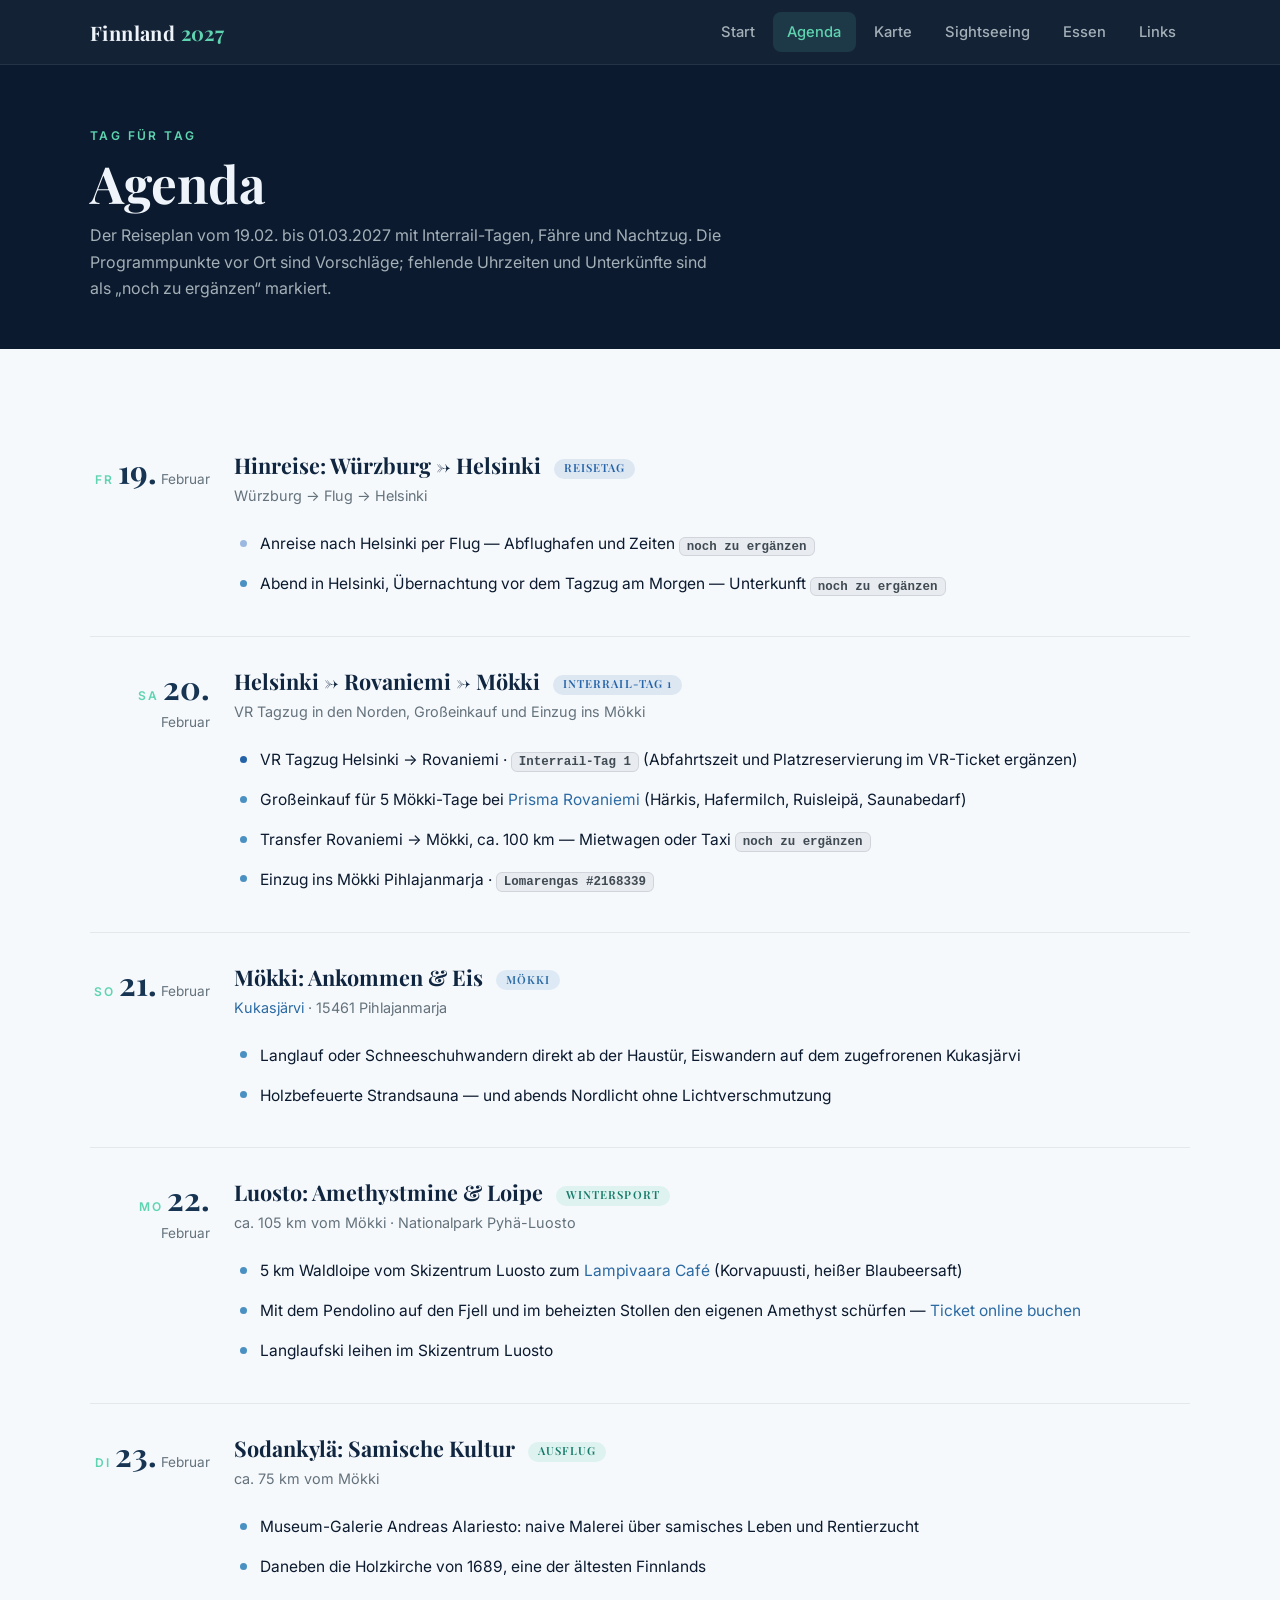
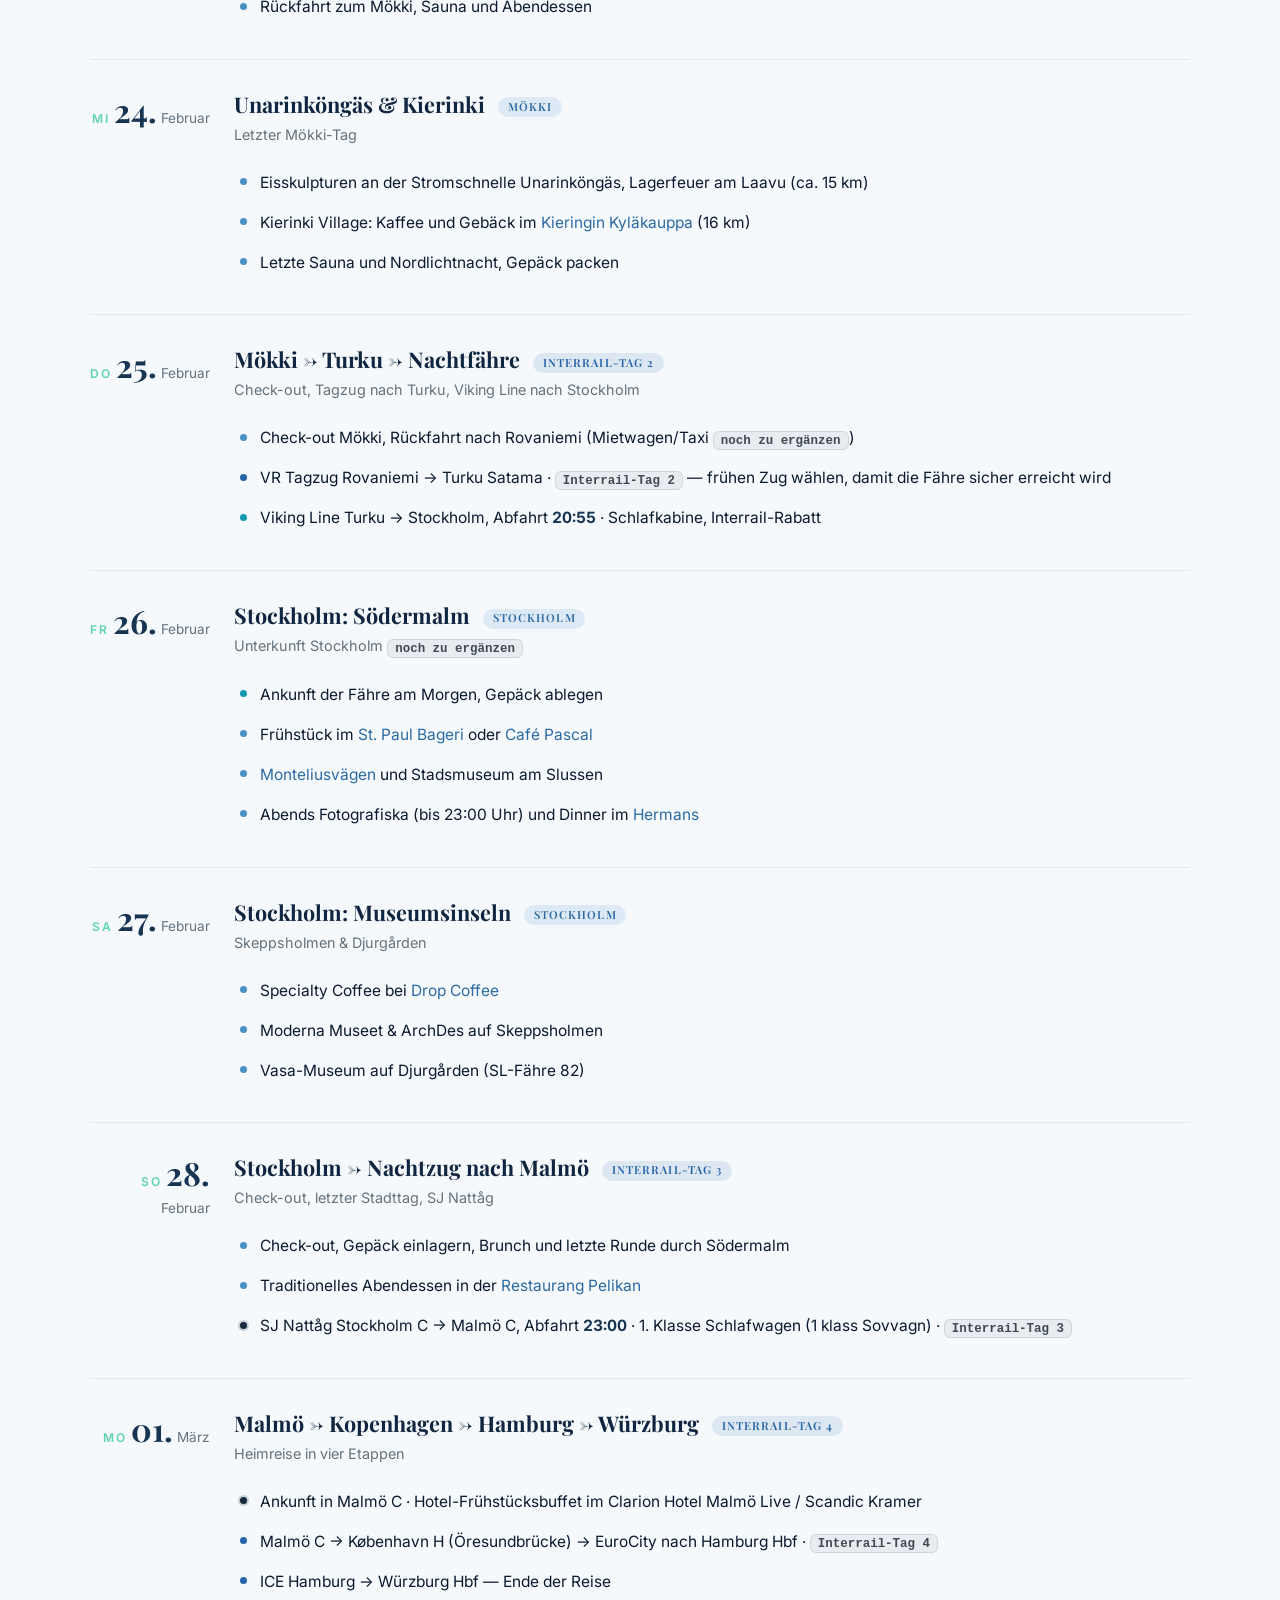
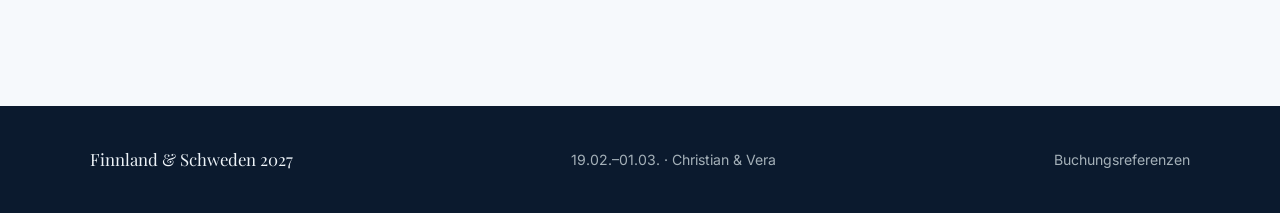
==== agenda.html @ 46f27943 "Finnland & Schweden 2027: Reise-Website nach dem Vorbild von scotland-travel Co-Authored-By: Claude " ====
<!DOCTYPE html>
<html lang="de">
<head>
  <meta charset="UTF-8">
  <meta name="viewport" content="width=device-width, initial-scale=1.0">
  <title>Agenda · Finnland 2027</title>
  <meta name="description" content="Tagesweiser Reiseplan Finnland & Schweden 19.02.–01.03.2027.">
  <link rel="preconnect" href="https://fonts.googleapis.com">
  <link rel="preconnect" href="https://fonts.gstatic.com" crossorigin>
  <link href="https://fonts.googleapis.com/css2?family=Playfair+Display:ital,wght@0,600;0,700;1,600&family=Inter:wght@400;500;600;700&display=swap" rel="stylesheet">
  <link rel="stylesheet" href="css/style.css">
  <link rel="manifest" href="manifest.webmanifest">
  <meta name="theme-color" content="#0b1a2e">
  <meta name="mobile-web-app-capable" content="yes">
  <meta name="apple-mobile-web-app-capable" content="yes">
  <meta name="apple-mobile-web-app-status-bar-style" content="black-translucent">
  <meta name="apple-mobile-web-app-title" content="Finnland 27">
  <link rel="apple-touch-icon" href="icons/apple-touch-icon.png">
  <link rel="icon" href="icons/icon-192.png" type="image/png">
</head>
<body>

  <nav class="site-nav">
    <div class="container nav-inner">
      <a class="nav-brand" href="index.html">Finnland <span class="frost">2027</span></a>
      <button class="nav-toggle" aria-label="Menü öffnen" aria-expanded="false">
        <span></span><span></span><span></span>
      </button>
      <ul class="nav-links">
        <li><a href="index.html">Start</a></li>
        <li><a href="agenda.html" class="active">Agenda</a></li>
        <li><a href="map.html">Karte</a></li>
        <li><a href="sightseeing.html">Sightseeing</a></li>
        <li><a href="essen.html">Essen</a></li>
        <li><a href="links.html">Links</a></li>
      </ul>
    </div>
  </nav>

  <header class="page-header">
    <div class="container">
      <span class="kicker">Tag für Tag</span>
      <h1>Agenda</h1>
      <p>Der Reiseplan vom 19.02. bis 01.03.2027 mit Interrail-Tagen, Fähre und Nachtzug. Die Programmpunkte vor Ort sind Vorschläge; fehlende Uhrzeiten und Unterkünfte sind als „noch zu ergänzen“ markiert.</p>
    </div>
  </header>

  <main class="section">
    <div class="container timeline">

      <article class="day" id="tag1">
        <div class="day-date">
          <span class="dow">Fr</span>
          <span class="dom">19.</span>
          <span class="mon">Februar</span>
        </div>
        <div class="day-body">
          <h3>Hinreise: Würzburg → Helsinki <span class="day-badge badge-travel">Reisetag</span></h3>
          <p class="day-sub">Würzburg → Flug → Helsinki</p>
          <ul class="day-items">
            <li class="flight-item">Anreise nach Helsinki per Flug — Abflughafen und Zeiten <span class="ref">noch zu ergänzen</span></li>
            <li>Abend in Helsinki, Übernachtung vor dem Tagzug am Morgen — Unterkunft <span class="ref">noch zu ergänzen</span></li>
          </ul>
        </div>
      </article>

      <article class="day" id="tag2">
        <div class="day-date">
          <span class="dow">Sa</span>
          <span class="dom">20.</span>
          <span class="mon">Februar</span>
        </div>
        <div class="day-body">
          <h3>Helsinki → Rovaniemi → Mökki <span class="day-badge badge-travel">Interrail-Tag 1</span></h3>
          <p class="day-sub">VR Tagzug in den Norden, Großeinkauf und Einzug ins Mökki</p>
          <ul class="day-items">
            <li class="transit">VR Tagzug Helsinki → Rovaniemi · <span class="ref">Interrail-Tag 1</span> (Abfahrtszeit und Platzreservierung im VR-Ticket ergänzen)</li>
            <li>Großeinkauf für 5 Mökki-Tage bei <a href="essen.html#prisma-rovaniemi">Prisma Rovaniemi</a> (Härkis, Hafermilch, Ruisleipä, Saunabedarf)</li>
            <li>Transfer Rovaniemi → Mökki, ca. 100&nbsp;km — Mietwagen oder Taxi <span class="ref">noch zu ergänzen</span></li>
            <li class="hike">Einzug ins Mökki Pihlajanmarja · <span class="ref">Lomarengas #2168339</span></li>
          </ul>
        </div>
      </article>

      <article class="day" id="tag3">
        <div class="day-date">
          <span class="dow">So</span>
          <span class="dom">21.</span>
          <span class="mon">Februar</span>
        </div>
        <div class="day-body">
          <h3>Mökki: Ankommen &amp; Eis <span class="day-badge badge-stay">Mökki</span></h3>
          <p class="day-sub"><a href="sightseeing.html#lappland">Kukasjärvi</a> · 15461 Pihlajanmarja</p>
          <ul class="day-items">
            <li class="hike">Langlauf oder Schneeschuhwandern direkt ab der Haustür, Eiswandern auf dem zugefrorenen Kukasjärvi</li>
            <li>Holzbefeuerte Strandsauna — und abends Nordlicht ohne Lichtverschmutzung</li>
          </ul>
        </div>
      </article>

      <article class="day" id="tag4">
        <div class="day-date">
          <span class="dow">Mo</span>
          <span class="dom">22.</span>
          <span class="mon">Februar</span>
        </div>
        <div class="day-body">
          <h3>Luosto: Amethystmine &amp; Loipe <span class="day-badge badge-sport">Winter­sport</span></h3>
          <p class="day-sub">ca. 105&nbsp;km vom Mökki · Nationalpark Pyhä-Luosto</p>
          <ul class="day-items">
            <li class="hike">5&nbsp;km Waldloipe vom Skizentrum Luosto zum <a href="essen.html#lampivaara-cafe">Lampivaara Café</a> (Korvapuusti, heißer Blaubeersaft)</li>
            <li>Mit dem Pendolino auf den Fjell und im beheizten Stollen den eigenen Amethyst schürfen — <a href="links.html">Ticket online buchen</a></li>
            <li>Langlaufski leihen im Skizentrum Luosto</li>
          </ul>
        </div>
      </article>

      <article class="day" id="tag5">
        <div class="day-date">
          <span class="dow">Di</span>
          <span class="dom">23.</span>
          <span class="mon">Februar</span>
        </div>
        <div class="day-body">
          <h3>Sodankylä: Samische Kultur <span class="day-badge badge-sport">Ausflug</span></h3>
          <p class="day-sub">ca. 75&nbsp;km vom Mökki</p>
          <ul class="day-items">
            <li>Museum-Galerie Andreas Alariesto: naive Malerei über samisches Leben und Rentierzucht</li>
            <li>Daneben die Holzkirche von 1689, eine der ältesten Finnlands</li>
            <li>Rückfahrt zum Mökki, Sauna und Abendessen</li>
          </ul>
        </div>
      </article>

      <article class="day" id="tag6">
        <div class="day-date">
          <span class="dow">Mi</span>
          <span class="dom">24.</span>
          <span class="mon">Februar</span>
        </div>
        <div class="day-body">
          <h3>Unarinköngäs &amp; Kierinki <span class="day-badge badge-stay">Mökki</span></h3>
          <p class="day-sub">Letzter Mökki-Tag</p>
          <ul class="day-items">
            <li class="hike">Eisskulpturen an der Stromschnelle Unarinköngäs, Lagerfeuer am Laavu (ca. 15&nbsp;km)</li>
            <li>Kierinki Village: Kaffee und Gebäck im <a href="essen.html#kieringin-kauppa">Kieringin Kyläkauppa</a> (16&nbsp;km)</li>
            <li>Letzte Sauna und Nordlichtnacht, Gepäck packen</li>
          </ul>
        </div>
      </article>

      <article class="day" id="tag7">
        <div class="day-date">
          <span class="dow">Do</span>
          <span class="dom">25.</span>
          <span class="mon">Februar</span>
        </div>
        <div class="day-body">
          <h3>Mökki → Turku → Nachtfähre <span class="day-badge badge-travel">Interrail-Tag 2</span></h3>
          <p class="day-sub">Check-out, Tagzug nach Turku, Viking Line nach Stockholm</p>
          <ul class="day-items">
            <li>Check-out Mökki, Rückfahrt nach Rovaniemi (Mietwagen/Taxi <span class="ref">noch zu ergänzen</span>)</li>
            <li class="transit">VR Tagzug Rovaniemi → Turku Satama · <span class="ref">Interrail-Tag 2</span> — frühen Zug wählen, damit die Fähre sicher erreicht wird</li>
            <li class="ferry-item">Viking Line Turku → Stockholm, Abfahrt <span class="time">20:55</span> · Schlafkabine, Interrail-Rabatt</li>
          </ul>
        </div>
      </article>

      <article class="day" id="tag8">
        <div class="day-date">
          <span class="dow">Fr</span>
          <span class="dom">26.</span>
          <span class="mon">Februar</span>
        </div>
        <div class="day-body">
          <h3>Stockholm: Södermalm <span class="day-badge badge-stay">Stockholm</span></h3>
          <p class="day-sub">Unterkunft Stockholm <span class="ref">noch zu ergänzen</span></p>
          <ul class="day-items">
            <li class="ferry-item">Ankunft der Fähre am Morgen, Gepäck ablegen</li>
            <li>Frühstück im <a href="essen.html#st-paul-bageri">St. Paul Bageri</a> oder <a href="essen.html#cafe-pascal">Café Pascal</a></li>
            <li><a href="sightseeing.html#stockholm">Monteliusvägen</a> und Stadsmuseum am Slussen</li>
            <li>Abends Fotografiska (bis 23:00 Uhr) und Dinner im <a href="essen.html#hermans-vegetariskt">Hermans</a></li>
          </ul>
        </div>
      </article>

      <article class="day" id="tag9">
        <div class="day-date">
          <span class="dow">Sa</span>
          <span class="dom">27.</span>
          <span class="mon">Februar</span>
        </div>
        <div class="day-body">
          <h3>Stockholm: Museumsinseln <span class="day-badge badge-stay">Stockholm</span></h3>
          <p class="day-sub">Skeppsholmen &amp; Djurgården</p>
          <ul class="day-items">
            <li>Specialty Coffee bei <a href="essen.html#drop-coffee">Drop Coffee</a></li>
            <li>Moderna Museet &amp; ArchDes auf Skeppsholmen</li>
            <li>Vasa-Museum auf Djurgården (SL-Fähre 82)</li>
          </ul>
        </div>
      </article>

      <article class="day" id="tag10">
        <div class="day-date">
          <span class="dow">So</span>
          <span class="dom">28.</span>
          <span class="mon">Februar</span>
        </div>
        <div class="day-body">
          <h3>Stockholm → Nachtzug nach Malmö <span class="day-badge badge-travel">Interrail-Tag 3</span></h3>
          <p class="day-sub">Check-out, letzter Stadttag, SJ Nattåg</p>
          <ul class="day-items">
            <li>Check-out, Gepäck einlagern, Brunch und letzte Runde durch Södermalm</li>
            <li>Traditionelles Abendessen in der <a href="essen.html#pelikan">Restaurang Pelikan</a></li>
            <li class="sleeper-item">SJ Nattåg Stockholm C → Malmö C, Abfahrt <span class="time">23:00</span> · 1.&nbsp;Klasse Schlafwagen (1 klass Sovvagn) · <span class="ref">Interrail-Tag 3</span></li>
          </ul>
        </div>
      </article>

      <article class="day" id="tag11">
        <div class="day-date">
          <span class="dow">Mo</span>
          <span class="dom">01.</span>
          <span class="mon">März</span>
        </div>
        <div class="day-body">
          <h3>Malmö → Kopenhagen → Hamburg → Würzburg <span class="day-badge badge-travel">Interrail-Tag 4</span></h3>
          <p class="day-sub">Heimreise in vier Etappen</p>
          <ul class="day-items">
            <li class="sleeper-item">Ankunft in Malmö C · Hotel-Frühstücksbuffet im Clarion Hotel Malmö Live / Scandic Kramer</li>
            <li class="transit">Malmö C → København H (Öresundbrücke) → EuroCity nach Hamburg Hbf · <span class="ref">Interrail-Tag 4</span></li>
            <li class="transit">ICE Hamburg → Würzburg Hbf — Ende der Reise</li>
          </ul>
        </div>
      </article>

    </div>
  </main>

  <footer class="site-footer">
    <div class="container footer-inner">
      <span class="footer-brand">Finnland &amp; Schweden 2027</span>
      <span>19.02.–01.03. · Christian &amp; Vera</span>
      <a href="links.html">Buchungsreferenzen</a>
    </div>
  </footer>

  <script src="js/main.js"></script>
</body>
</html>
---- css/style.css ----
/* ===================================================================
   Finnland & Schweden 2027 — Travel Site
   Palette: Nachtblau / Eis / Schnee / Polarlicht-Grün
   =================================================================== */

:root {
  --night-950: #0b1a2e;
  --night-900: #10253f;
  --night-800: #173553;
  --night-700: #1f4a73;
  --night-600: #2b6aa3;
  --night-500: #4a90c2;
  --slate-700: #3f4a52;
  --slate-500: #64727c;
  --slate-300: #a4b0b8;
  --cream: #eef4f9;
  --cream-dim: #dce7f0;
  --paper: #f6f9fc;
  --aurora: #5fd4b0;
  --aurora-soft: #8be3c9;
  --frost-c: #9db8e0;
  --rail-blue: #2563a8;
  --sleeper: #16283c;
  --ferry: #0e9bb0;
  --excursion: #4a90c2;

  --font-display: "Playfair Display", Georgia, serif;
  --font-body: "Inter", -apple-system, BlinkMacSystemFont, "Segoe UI", sans-serif;

  --nav-h: 64px;
  --radius: 12px;
  --shadow: 0 4px 20px rgba(11, 26, 46, 0.10);
  --shadow-lg: 0 12px 40px rgba(11, 26, 46, 0.18);
}

* { margin: 0; padding: 0; box-sizing: border-box; }

html { scroll-behavior: smooth; }

body {
  font-family: var(--font-body);
  font-size: 16px;
  line-height: 1.65;
  color: var(--night-950);
  background: var(--paper);
  -webkit-font-smoothing: antialiased;
}

h1, h2, h3, .display {
  font-family: var(--font-display);
  font-weight: 700;
  line-height: 1.15;
  color: var(--night-900);
}

a { color: var(--night-600); text-decoration: none; }
a:hover { text-decoration: underline; }

img { max-width: 100%; display: block; }

.container {
  width: min(1100px, 100% - 2.5rem);
  margin-inline: auto;
}

/* ============ Navigation ============ */

.site-nav {
  position: sticky;
  top: 0;
  z-index: 1000;
  background: rgba(11, 26, 46, 0.96);
  backdrop-filter: blur(8px);
  border-bottom: 1px solid rgba(238, 244, 249, 0.08);
}

.nav-inner {
  display: flex;
  align-items: center;
  justify-content: space-between;
  height: var(--nav-h);
}

.nav-brand {
  font-family: var(--font-display);
  font-size: 1.25rem;
  font-weight: 700;
  color: var(--cream);
  letter-spacing: 0.02em;
}
.nav-brand:hover { text-decoration: none; color: var(--aurora); }
.nav-brand .frost { color: var(--aurora); }

.nav-toggle {
  display: none;
  background: none;
  border: none;
  cursor: pointer;
  padding: 0.5rem;
}
.nav-toggle span {
  display: block;
  width: 24px;
  height: 2px;
  background: var(--cream);
  margin: 5px 0;
  transition: transform 0.25s, opacity 0.25s;
}
.nav-toggle[aria-expanded="true"] span:nth-child(1) { transform: translateY(7px) rotate(45deg); }
.nav-toggle[aria-expanded="true"] span:nth-child(2) { opacity: 0; }
.nav-toggle[aria-expanded="true"] span:nth-child(3) { transform: translateY(-7px) rotate(-45deg); }

.nav-links {
  display: flex;
  gap: 0.25rem;
  list-style: none;
}
.nav-links a {
  display: block;
  padding: 0.5rem 0.9rem;
  color: var(--slate-300);
  font-size: 0.92rem;
  font-weight: 500;
  border-radius: 8px;
  transition: color 0.2s, background 0.2s;
}
.nav-links a:hover {
  color: var(--cream);
  background: rgba(238, 244, 249, 0.07);
  text-decoration: none;
}
.nav-links a.active {
  color: var(--aurora);
  background: rgba(95, 212, 176, 0.12);
}

@media (max-width: 720px) {
  .nav-toggle { display: block; }
  .nav-links {
    display: none;
    position: absolute;
    top: var(--nav-h);
    left: 0;
    right: 0;
    flex-direction: column;
    background: var(--night-950);
    padding: 0.75rem 1.25rem 1.25rem;
    border-bottom: 1px solid rgba(238, 244, 249, 0.08);
    box-shadow: var(--shadow-lg);
  }
  .nav-links.open { display: flex; }
  .nav-links a { padding: 0.8rem 1rem; font-size: 1rem; }
}

/* ============ Hero (Startseite) ============ */

.hero {
  position: relative;
  min-height: calc(88vh - var(--nav-h));
  display: flex;
  align-items: center;
  color: var(--cream);
  background:
    linear-gradient(160deg, rgba(11, 26, 46, 0.88) 0%, rgba(23, 53, 83, 0.72) 55%, rgba(11, 26, 46, 0.92) 100%),
    radial-gradient(ellipse at 70% 20%, rgba(157, 184, 224, 0.30), transparent 55%),
    radial-gradient(ellipse at 20% 85%, rgba(95, 212, 176, 0.18), transparent 50%),
    var(--night-900);
  overflow: hidden;
  padding: 4rem 0;
}

.hero::after {
  /* stilisierte Fjell-Silhouette */
  content: "";
  position: absolute;
  inset-inline: 0;
  bottom: -2px;
  height: 180px;
  background: var(--night-950);
  clip-path: polygon(0 78%, 8% 62%, 16% 74%, 26% 48%, 36% 68%, 47% 40%, 58% 66%, 68% 50%, 78% 70%, 88% 55%, 100% 72%, 100% 100%, 0 100%);
  opacity: 0.85;
  pointer-events: none;
}

.hero-inner { position: relative; z-index: 1; }

.hero .kicker {
  display: inline-block;
  font-size: 0.8rem;
  font-weight: 600;
  letter-spacing: 0.22em;
  text-transform: uppercase;
  color: var(--aurora);
  margin-bottom: 1rem;
}

.hero h1 {
  font-size: clamp(2.6rem, 7vw, 4.8rem);
  color: var(--cream);
  margin-bottom: 1.25rem;
}
.hero h1 em { color: var(--aurora); font-style: italic; }

.hero .sub {
  font-size: clamp(1rem, 2.2vw, 1.25rem);
  color: var(--cream-dim);
  max-width: 34rem;
  margin-bottom: 2.25rem;
}

.hero-cta { display: flex; flex-wrap: wrap; gap: 0.85rem; }

.btn {
  display: inline-block;
  padding: 0.8rem 1.6rem;
  border-radius: 999px;
  font-weight: 600;
  font-size: 0.95rem;
  transition: transform 0.15s, box-shadow 0.15s, background 0.2s;
}
.btn:hover { text-decoration: none; transform: translateY(-2px); }
.btn-aurora { background: var(--aurora); color: var(--night-950); }
.btn-aurora:hover { box-shadow: 0 8px 24px rgba(95, 212, 176, 0.35); }
.btn-ghost {
  color: var(--cream);
  border: 1px solid rgba(238, 244, 249, 0.35);
}
.btn-ghost:hover { background: rgba(238, 244, 249, 0.1); }

/* ============ Countdown ============ */

.countdown {
  display: flex;
  flex-wrap: wrap;
  gap: 0.75rem;
  margin-top: 3rem;
}
.countdown .unit {
  min-width: 84px;
  padding: 0.9rem 1rem;
  text-align: center;
  background: rgba(238, 244, 249, 0.07);
  border: 1px solid rgba(238, 244, 249, 0.12);
  border-radius: var(--radius);
  backdrop-filter: blur(4px);
}
.countdown .num {
  font-family: var(--font-display);
  font-size: 2rem;
  font-weight: 700;
  color: var(--cream);
  font-variant-numeric: tabular-nums;
}
.countdown .lbl {
  font-size: 0.7rem;
  text-transform: uppercase;
  letter-spacing: 0.14em;
  color: var(--slate-300);
}

/* ============ Sections ============ */

.section { padding: 4.5rem 0; }
.section.tight { padding: 3rem 0; }
.section-dark { background: var(--night-950); color: var(--cream-dim); }
.section-dark h2 { color: var(--cream); }
.section-cream { background: var(--cream); }

.section-head { margin-bottom: 2.5rem; max-width: 44rem; }
.section-head .kicker {
  font-size: 0.75rem;
  font-weight: 600;
  letter-spacing: 0.2em;
  text-transform: uppercase;
  color: var(--aurora);
}
.section-head h2 { font-size: clamp(1.8rem, 4vw, 2.6rem); margin: 0.4rem 0 0.75rem; }
.section-head p { color: var(--slate-500); }
.section-dark .section-head p { color: var(--slate-300); }

.page-header {
  background: var(--night-950);
  color: var(--cream);
  padding: 3.5rem 0 3rem;
}
.page-header .kicker {
  font-size: 0.75rem;
  font-weight: 600;
  letter-spacing: 0.2em;
  text-transform: uppercase;
  color: var(--aurora);
}
.page-header h1 {
  color: var(--cream);
  font-size: clamp(2rem, 5vw, 3.2rem);
  margin: 0.4rem 0 0.6rem;
}
.page-header p { color: var(--slate-300); max-width: 40rem; }

/* ============ Cards / Grid ============ */

.grid {
  display: grid;
  gap: 1.5rem;
  grid-template-columns: repeat(auto-fit, minmax(min(240px, 100%), 1fr));
}

.card {
  background: #fff;
  border: 1px solid rgba(11, 26, 46, 0.08);
  border-radius: var(--radius);
  padding: 1.6rem;
  box-shadow: var(--shadow);
  transition: transform 0.2s, box-shadow 0.2s;
}
.card:hover { transform: translateY(-3px); box-shadow: var(--shadow-lg); }
.card h3 { font-size: 1.25rem; margin-bottom: 0.5rem; }
.card p { color: var(--slate-500); font-size: 0.95rem; }
.card .tag {
  display: inline-block;
  font-size: 0.7rem;
  font-weight: 600;
  letter-spacing: 0.12em;
  text-transform: uppercase;
  color: var(--night-600);
  background: rgba(74, 144, 194, 0.12);
  padding: 0.25rem 0.65rem;
  border-radius: 999px;
  margin-bottom: 0.8rem;
}
.card .card-link {
  display: inline-block;
  margin-top: 0.9rem;
  font-weight: 600;
  font-size: 0.9rem;
}

/* ============ Wetterkarte (Startseite) ============ */

.weather-card {
  background: #fff;
  border: 1px solid rgba(11, 26, 46, 0.08);
  border-radius: var(--radius);
  padding: 1.5rem 1.75rem;
  box-shadow: var(--shadow);
  max-width: 34rem;
}

.weather-head { display: flex; flex-wrap: wrap; align-items: baseline; gap: 0.3rem 0.7rem; }
.weather-place { font-family: var(--font-display); font-size: 1.35rem; font-weight: 700; color: var(--night-900); }
.weather-note { font-size: 0.85rem; color: var(--slate-500); }

.weather-now {
  display: flex;
  align-items: center;
  flex-wrap: wrap;
  gap: 0.2rem 0.9rem;
  margin: 0.9rem 0 0.2rem;
}
.weather-icon { font-size: 2.6rem; line-height: 1; }
.weather-temp {
  font-family: var(--font-display);
  font-size: 2.6rem;
  font-weight: 700;
  color: var(--night-900);
  font-variant-numeric: tabular-nums;
}
.weather-desc { font-size: 1rem; color: var(--slate-700); }

.weather-detail {
  display: grid;
  grid-template-columns: auto auto;
  gap: 0.3rem 1.2rem;
  justify-content: start;
  margin-top: 1rem;
  padding-top: 0.9rem;
  border-top: 1px solid rgba(11, 26, 46, 0.08);
  font-size: 0.9rem;
}
.weather-detail dt { color: var(--slate-500); }
.weather-detail dd { margin: 0; font-weight: 600; color: var(--night-800); font-variant-numeric: tabular-nums; }

.weather-stamp { margin-top: 0.8rem; font-size: 0.78rem; color: var(--slate-500); }

/* Mini-Karte in der Wetterkarte */
.weather-map {
  height: 220px;
  margin-top: 1.1rem;
  border-radius: 10px;
  border: 1px solid rgba(11, 26, 46, 0.12);
  overflow: hidden;
  z-index: 0;                 /* unter der Sticky-Navigation bleiben */
}
.weather-map[hidden] { display: none; }
.weather-map .leaflet-control-attribution { font-size: 0.65rem; }

.weather-maplink {
  display: inline-block;
  margin-top: 0.8rem;
  font-size: 0.87rem;
  font-weight: 600;
}
.weather-loading, .weather-fail { color: var(--slate-500); font-size: 0.95rem; }
.weather-geo-error { margin-top: 0.6rem; font-size: 0.85rem; color: #9a3412; }

.weather-switch {
  display: flex;
  flex-wrap: wrap;
  gap: 0.4rem;
  margin-top: 1.1rem;
  padding-top: 1rem;
  border-top: 1px solid rgba(11, 26, 46, 0.08);
}
.weather-switch button {
  font: inherit;
  font-size: 0.82rem;
  font-weight: 600;
  color: var(--slate-700);
  background: var(--paper);
  border: 1px solid rgba(11, 26, 46, 0.12);
  border-radius: 999px;
  padding: 0.35rem 0.85rem;
  cursor: pointer;
  transition: background 0.15s, border-color 0.15s, color 0.15s;
}
.weather-switch button:hover { border-color: var(--night-500); color: var(--night-800); }
.weather-switch button.active {
  color: var(--cream);
  background: var(--night-700);
  border-color: var(--night-700);
}
.weather-switch button:disabled { opacity: 0.6; cursor: default; }
.weather-switch button:focus-visible { outline: 3px solid var(--aurora); outline-offset: 2px; }

/* Standort-Knopf auf der Karte */
.locate-control a {
  font-size: 1.15rem;
  line-height: 30px;
  text-align: center;
  color: var(--night-800);
}
.locate-control a.busy { opacity: 0.45; }

/* ============ Essen: Lokal-Karten ============ */

.food-badges {
  display: flex;
  flex-wrap: wrap;
  gap: 0.4rem;
  margin-bottom: 0.7rem;
}
.badge-meal,
.badge-veg {
  display: inline-block;
  font-size: 0.68rem;
  font-weight: 600;
  letter-spacing: 0.1em;
  text-transform: uppercase;
  padding: 0.25rem 0.6rem;
  border-radius: 999px;
}
.badge-meal { color: var(--slate-700); background: rgba(11, 26, 46, 0.07); }
/* rein vegetarisch/vegan hervorheben, gemischte Küche dezenter */
.badge-veg { color: var(--night-600); background: rgba(74, 144, 194, 0.14); }
.badge-veg.partial { color: #177a6a; background: rgba(95, 212, 176, 0.16); }

.food-card { display: flex; flex-direction: column; }

.veg-note {
  margin-top: 0.6rem;
  padding-left: 0.8rem;
  border-left: 2px solid rgba(74, 144, 194, 0.35);
  font-size: 0.88rem;
  color: var(--night-700);
}

.food-tie {
  margin-top: 0.7rem;
  font-size: 0.83rem;
  color: var(--slate-500);
}
.food-tie::before { content: "↳ "; }

.food-links {
  display: flex;
  flex-wrap: wrap;
  gap: 0.4rem 1rem;
  margin-top: auto;
  padding-top: 0.9rem;
  border-top: 1px solid rgba(11, 26, 46, 0.08);
  font-size: 0.87rem;
  font-weight: 600;
}
/* Abstand zum Kartentext, wenn der Block nach oben rutscht */
.food-card .food-links { margin-top: auto; }
.food-card > p:last-of-type { margin-bottom: 0.9rem; }

.food-note {
  margin-top: 1.5rem;
  padding: 0.9rem 1.2rem;
  border-left: 4px solid var(--aurora);
  border-radius: 0 8px 8px 0;
  background: rgba(95, 212, 176, 0.1);
  font-size: 0.9rem;
  color: var(--slate-700);
}

/* Nur für Screenreader */
.sr-only {
  position: absolute;
  width: 1px;
  height: 1px;
  padding: 0;
  margin: -1px;
  overflow: hidden;
  clip: rect(0 0 0 0);
  white-space: nowrap;
  border: 0;
}

/* Anklickbare Karten (Sightseeing)
   Der Button traegt einen unsichtbaren Overlay ueber die ganze Karte, damit
   die komplette Flaeche klickbar bleibt — ohne die Ueberschriften-Semantik
   in einen Button zu sperren. */
.card-clickable {
  position: relative;
  display: flex;
  flex-direction: column;
  align-items: flex-start;
}
.card-clickable:focus-within {
  outline: 3px solid var(--aurora);
  outline-offset: 3px;
}
.card-more {
  margin-top: auto;
  padding: 0.9rem 0 0;
  font: inherit;
  font-weight: 600;
  font-size: 0.9rem;
  text-align: left;
  color: var(--night-600);
  background: none;
  border: none;
  cursor: pointer;
}
.card-more::after {
  content: "";
  position: absolute;
  inset: 0;
  border-radius: var(--radius);
}
.card-more:focus-visible { outline: none; }   /* Fokusring liegt auf der Karte */
.card-clickable:hover .card-more { color: var(--night-800); }

/* ============ Detail-Popup (Sightseeing) ============ */

.sight-modal {
  width: min(660px, calc(100% - 2rem));
  max-height: min(88vh, 920px);
  /* Zentrierung: das globale "* { margin: 0 }" des Resets kippt sonst das
     margin:auto, mit dem der Browser modale Dialoge mittig setzt. */
  margin: auto;
  padding: 0;
  border: none;
  border-radius: 16px;
  background: #fff;
  color: var(--night-950);
  box-shadow: var(--shadow-lg);
  overflow: auto;
  overscroll-behavior: contain;
}
.sight-modal::backdrop {
  background: rgba(11, 26, 46, 0.66);
  backdrop-filter: blur(3px);
}
.sight-modal[open] { animation: modal-in 0.22s ease-out; }
@keyframes modal-in {
  from { opacity: 0; transform: translateY(12px) scale(0.98); }
  to   { opacity: 1; transform: none; }
}

.modal-close {
  position: absolute;
  top: 0.85rem;
  right: 0.85rem;
  z-index: 2;
  width: 36px;
  height: 36px;
  display: grid;
  place-items: center;
  font-size: 1.5rem;
  line-height: 1;
  color: var(--night-950);
  background: rgba(255, 255, 255, 0.92);
  border: none;
  border-radius: 50%;
  cursor: pointer;
  box-shadow: 0 2px 8px rgba(11, 26, 46, 0.25);
  transition: background 0.15s;
}
.modal-close:hover { background: #fff; }
.modal-close:focus-visible { outline: 3px solid var(--aurora); outline-offset: 2px; }

.modal-figure {
  height: clamp(150px, 24vw, 220px);
  background-size: cover;
  background-position: center;
  background-color: var(--night-800);
}
.modal-figure.is-placeholder {
  background-image:
    radial-gradient(ellipse at 70% 25%, rgba(143, 123, 184, 0.4), transparent 60%),
    radial-gradient(ellipse at 25% 80%, rgba(95, 212, 176, 0.25), transparent 55%),
    linear-gradient(150deg, var(--night-900), var(--night-700));
  position: relative;
}
.modal-figure.is-placeholder::after {
  content: "";
  position: absolute;
  inset-inline: 0;
  bottom: 0;
  height: 58px;
  background: var(--night-950);
  opacity: 0.75;
  clip-path: polygon(0 70%, 12% 45%, 24% 68%, 38% 34%, 52% 62%, 66% 40%, 80% 66%, 92% 48%, 100% 64%, 100% 100%, 0 100%);
}

.modal-credit {
  margin: 0;
  padding: 0.4rem 1.75rem 0;
  font-size: 0.72rem;
  color: var(--slate-500);
}
.modal-credit:empty { display: none; }
.modal-credit a { color: var(--slate-500); text-decoration: underline; }

.modal-body { padding: 1.25rem 1.75rem 1.9rem; }
.modal-body .tag {
  display: inline-block;
  font-size: 0.7rem;
  font-weight: 600;
  letter-spacing: 0.12em;
  text-transform: uppercase;
  color: var(--night-600);
  background: rgba(74, 144, 194, 0.12);
  padding: 0.25rem 0.65rem;
  border-radius: 999px;
  margin-bottom: 0.7rem;
}
.modal-body .tag[hidden] { display: none; }
.modal-body h2 { font-size: clamp(1.45rem, 4vw, 1.9rem); margin-bottom: 0.75rem; }
.modal-summary { color: var(--slate-700); }

/* Praktische Angaben (Eintritt, Öffnungszeiten, Anfahrt) */
.modal-facts {
  display: grid;
  grid-template-columns: auto 1fr;
  gap: 0.4rem 1.1rem;
  margin-top: 1.4rem;
  padding: 1rem 1.2rem;
  background: var(--cream);
  border-radius: 10px;
  font-size: 0.9rem;
}
.modal-facts[hidden] { display: none; }
.modal-facts dt {
  font-weight: 600;
  color: var(--night-800);
  white-space: nowrap;
}
.modal-facts dd { margin: 0; color: var(--slate-700); }

.modal-note {
  margin-top: 1rem;
  padding: 0.85rem 1.1rem;
  border-left: 4px solid var(--aurora);
  border-radius: 0 8px 8px 0;
  background: rgba(95, 212, 176, 0.1);
  font-size: 0.9rem;
  color: var(--slate-700);
}
.modal-note[hidden] { display: none; }

.modal-links-head {
  font-family: var(--font-body);
  font-size: 0.75rem;
  font-weight: 600;
  letter-spacing: 0.16em;
  text-transform: uppercase;
  color: var(--slate-500);
  margin: 1.75rem 0 0.7rem;
}

/* Programmpunkte vor Ort */
.modal-todos {
  list-style: none;
  display: grid;
  gap: 0.9rem;
}
.modal-todos[hidden] { display: none; }
.modal-todos li {
  padding-left: 0.9rem;
  border-left: 2px solid rgba(74, 144, 194, 0.35);
}
.modal-todos strong {
  display: block;
  color: var(--night-800);
  margin-bottom: 0.15rem;
}
.modal-todos span {
  display: block;
  font-size: 0.9rem;
  color: var(--slate-700);
}

.modal-links { list-style: none; display: grid; gap: 0.5rem; }
.modal-links a {
  display: flex;
  flex-wrap: wrap;
  align-items: baseline;
  gap: 0.15rem 0.7rem;
  padding: 0.7rem 0.95rem;
  border: 1px solid rgba(11, 26, 46, 0.1);
  border-radius: 10px;
  background: var(--paper);
  transition: border-color 0.15s, background 0.15s, transform 0.15s;
}
.modal-links a:hover {
  text-decoration: none;
  border-color: var(--night-500);
  background: #fff;
  transform: translateX(2px);
}
.modal-links a:focus-visible { outline: 3px solid var(--aurora); outline-offset: 2px; }
.modal-links .l-label { font-weight: 600; color: var(--night-800); font-size: 0.94rem; }
.modal-links .l-note { font-size: 0.82rem; color: var(--slate-500); }
.modal-links a::after {
  content: "↗";
  margin-left: auto;
  color: var(--slate-300);
  font-size: 0.9rem;
}

@media (prefers-reduced-motion: reduce) {
  .sight-modal[open] { animation: none; }
  .modal-links a:hover { transform: none; }
  .card:hover, .card-btn:hover { transform: none; }
}

/* Overview strip (Startseite) */
.route-strip {
  display: flex;
  flex-wrap: wrap;
  align-items: center;
  gap: 0.5rem 0.75rem;
  font-family: var(--font-display);
  font-size: clamp(1.05rem, 2.4vw, 1.45rem);
  color: var(--cream);
}
.route-strip .arrow { color: var(--aurora); font-family: var(--font-body); font-size: 0.9em; }

.stat-row {
  display: grid;
  grid-template-columns: repeat(auto-fit, minmax(140px, 1fr));
  gap: 1rem;
  margin-top: 2.5rem;
}
.stat {
  padding: 1.2rem;
  border: 1px solid rgba(238, 244, 249, 0.12);
  border-radius: var(--radius);
  background: rgba(238, 244, 249, 0.05);
}
.stat .num {
  font-family: var(--font-display);
  font-size: 1.9rem;
  color: var(--aurora);
}
.stat .lbl { font-size: 0.8rem; color: var(--slate-300); }

/* ============ Agenda / Timeline ============ */

.timeline { position: relative; padding-left: 0; }

.day {
  position: relative;
  display: grid;
  grid-template-columns: 120px 1fr;
  gap: 1.5rem;
  padding: 2rem 0;
  border-bottom: 1px solid rgba(11, 26, 46, 0.08);
}
.day:last-child { border-bottom: none; }

.day-date { text-align: right; }
.day-date .dow {
  font-size: 0.75rem;
  font-weight: 600;
  letter-spacing: 0.15em;
  text-transform: uppercase;
  color: var(--aurora);
}
.day-date .dom {
  font-family: var(--font-display);
  font-size: 2rem;
  font-weight: 700;
  color: var(--night-800);
  line-height: 1.1;
}
.day-date .mon { font-size: 0.85rem; color: var(--slate-500); }

.day-body h3 { font-size: 1.35rem; margin-bottom: 0.35rem; }
.day-body .day-sub {
  font-size: 0.9rem;
  color: var(--slate-500);
  margin-bottom: 1rem;
}
.day-body .day-sub .ref { white-space: nowrap; }

.day-items { list-style: none; }
.day-items li {
  position: relative;
  padding: 0.45rem 0 0.45rem 1.6rem;
  font-size: 0.97rem;
}
.day-items li::before {
  content: "";
  position: absolute;
  left: 0.35rem;
  top: 0.98rem;
  width: 7px;
  height: 7px;
  border-radius: 50%;
  background: var(--night-500);
}
.day-items li.transit::before { background: var(--rail-blue); }
.day-items li.sleeper-item::before { background: var(--sleeper); box-shadow: 0 0 0 2px rgba(22,40,60,0.2); }
.day-items li.ferry-item::before { background: var(--ferry); }
.day-items li.hike::before { background: var(--excursion); }

.day-items .time {
  font-weight: 700;
  font-variant-numeric: tabular-nums;
  color: var(--night-800);
}
.ref {
  font-size: 0.78rem;
  font-weight: 600;
  font-family: ui-monospace, "SF Mono", Menlo, Consolas, monospace;
  background: rgba(11, 26, 46, 0.06);
  border: 1px solid rgba(11, 26, 46, 0.1);
  color: var(--slate-700);
  padding: 0.1rem 0.45rem;
  border-radius: 6px;
  white-space: nowrap;
}

/* Bestätigte Buchung */
.ref-ok {
  color: var(--night-600);
  background: rgba(74, 144, 194, 0.12);
  border-color: rgba(74, 144, 194, 0.3);
}
.ref-ok::before { content: "✓ "; }

.day-badge {
  display: inline-block;
  font-size: 0.7rem;
  font-weight: 600;
  letter-spacing: 0.1em;
  text-transform: uppercase;
  padding: 0.22rem 0.6rem;
  border-radius: 999px;
  margin-left: 0.5rem;
  vertical-align: middle;
}
.badge-travel { background: rgba(37, 99, 168, 0.12); color: var(--rail-blue); }
.badge-stay { background: rgba(74, 144, 194, 0.14); color: var(--night-600); }
.badge-sport { background: rgba(95, 212, 176, 0.16); color: #177a6a; }

/* Alternativvorschlag innerhalb eines Reisetags */
.day-alt {
  margin-top: 1.4rem;
  padding: 1.1rem 1.3rem;
  border: 1px dashed rgba(11, 26, 46, 0.22);
  border-radius: var(--radius);
  background: rgba(74, 144, 194, 0.05);
}
.day-alt h4 {
  font-family: var(--font-display);
  font-size: 1.1rem;
  font-weight: 700;
  color: var(--night-900);
  margin-bottom: 0.3rem;
}
.day-alt .day-sub { margin-bottom: 0.7rem; }
.day-alt .day-items li { font-size: 0.94rem; }

.day-plan-head {
  margin-top: 1rem;
  font-size: 0.72rem;
  font-weight: 600;
  letter-spacing: 0.16em;
  text-transform: uppercase;
  color: var(--slate-500);
}
.day-plan {
  margin: 0.5rem 0 0;
  padding-left: 1.3rem;
  display: grid;
  gap: 0.45rem;
  font-size: 0.94rem;
}
.day-plan li::marker { color: var(--aurora); font-weight: 700; }
.day-plan strong { color: var(--night-800); }
.day-hint { margin-top: 0.8rem; font-size: 0.85rem; color: var(--slate-500); }

.komoot-embed {
  margin-top: 1.25rem;
  border-radius: var(--radius);
  overflow: hidden;
  border: 1px solid rgba(11, 26, 46, 0.1);
  box-shadow: var(--shadow);
}
.komoot-embed iframe { display: block; width: 100%; height: 580px; border: 0; }

@media (max-width: 640px) {
  .day { grid-template-columns: 1fr; gap: 0.5rem; }
  .day-date { display: flex; align-items: baseline; gap: 0.5rem; text-align: left; }
  .day-date .dom { font-size: 1.5rem; }
  .komoot-embed iframe { height: 480px; }
}

/* ============ Map ============ */

.map-wrap { position: relative; }
#map {
  height: min(72vh, 680px);
  min-height: 420px;
  border-radius: var(--radius);
  border: 1px solid rgba(11, 26, 46, 0.12);
  box-shadow: var(--shadow-lg);
  z-index: 1;
}

.map-fallback {
  display: flex;
  flex-direction: column;
  justify-content: center;
  align-items: center;
  gap: 0.4rem;
  height: 100%;
  padding: 2rem;
  text-align: center;
  color: var(--slate-500);
  background: var(--cream);
  border-radius: var(--radius);
}

.map-legend {
  display: flex;
  flex-wrap: wrap;
  gap: 0.75rem 1.5rem;
  margin: 1.25rem 0 0;
  font-size: 0.88rem;
  color: var(--slate-700);
}
.map-legend .item { display: flex; align-items: center; gap: 0.5rem; }
.legend-line {
  display: inline-block;
  width: 34px;
  height: 0;
  border-top: 4px solid;
  border-radius: 2px;
}
.legend-line.train { border-color: var(--rail-blue); }
.legend-line.sleeper { border-color: var(--sleeper); }
.legend-line.ferry { border-color: var(--ferry); }
.legend-line.excursion { border-top-style: dashed; border-color: var(--excursion); }

.map-hint {
  margin-top: 0.9rem;
  max-width: 60ch;
  font-size: 0.82rem;
  color: var(--slate-500);
}

.leaflet-popup-content-wrapper {
  border-radius: 10px;
  font-family: var(--font-body);
}
.leaflet-popup-content { margin: 14px 18px; line-height: 1.5; }
.popup-title {
  font-family: var(--font-display);
  font-weight: 700;
  font-size: 1.05rem;
  color: var(--night-900);
  margin-bottom: 0.2rem;
}
.popup-desc { font-size: 0.85rem; color: var(--slate-700); }
.popup-link { display: inline-block; margin-top: 0.4rem; font-size: 0.85rem; font-weight: 600; }

/* ============ Links-Seite ============ */

.link-group { margin-bottom: 2.75rem; }
.link-group h2 {
  font-size: 1.5rem;
  padding-bottom: 0.6rem;
  margin-bottom: 1.2rem;
  border-bottom: 2px solid var(--aurora);
  display: inline-block;
}

.booking-list { list-style: none; display: grid; gap: 0.75rem; }
.booking {
  display: flex;
  flex-wrap: wrap;
  align-items: center;
  gap: 0.5rem 1rem;
  background: #fff;
  border: 1px solid rgba(11, 26, 46, 0.08);
  border-radius: var(--radius);
  padding: 1rem 1.25rem;
  box-shadow: var(--shadow);
}
.booking .what { font-weight: 600; color: var(--night-900); flex: 1 1 240px; }
.booking .what small { display: block; font-weight: 400; color: var(--slate-500); font-size: 0.85rem; }
.booking .ext { font-size: 0.88rem; font-weight: 600; white-space: nowrap; }

/* ============ Footer ============ */

.site-footer {
  background: var(--night-950);
  color: var(--slate-300);
  padding: 2.5rem 0;
  font-size: 0.88rem;
}
.footer-inner {
  display: flex;
  flex-wrap: wrap;
  gap: 1rem;
  justify-content: space-between;
  align-items: center;
}
.site-footer a { color: var(--slate-300); }
.site-footer a:hover { color: var(--aurora); }
.footer-brand { font-family: var(--font-display); font-size: 1.05rem; color: var(--cream); }

/* Installieren-Button — wird nur eingefügt, wenn der Browser die
   Installation anbietet (beforeinstallprompt). */
.install-btn {
  font: inherit;
  font-weight: 600;
  font-size: 0.85rem;
  color: var(--night-950);
  background: var(--aurora);
  border: none;
  border-radius: 999px;
  padding: 0.5rem 1.1rem;
  cursor: pointer;
  transition: transform 0.15s, box-shadow 0.15s;
}
.install-btn:hover { transform: translateY(-1px); box-shadow: 0 6px 18px rgba(95, 212, 176, 0.3); }
.install-btn:focus-visible { outline: 3px solid var(--cream); outline-offset: 2px; }

/* ============ Tabs & Filter (Sightseeing, Essen) ============ */

.tabs {
  display: flex;
  gap: 0.25rem;
  border-bottom: 2px solid var(--cream-dim);
  margin-bottom: 1.25rem;
  overflow-x: auto;
}
.tabs button {
  appearance: none;
  background: none;
  border: 0;
  border-bottom: 3px solid transparent;
  margin-bottom: -2px;
  padding: 0.7rem 1.1rem;
  font: inherit;
  font-weight: 600;
  color: var(--slate-500);
  cursor: pointer;
  white-space: nowrap;
}
.tabs button:hover { color: var(--night-700); }
.tabs button.active { color: var(--night-900); border-bottom-color: var(--aurora); }
.tabs button:focus-visible,
.chip:focus-visible { outline: 3px solid var(--night-500); outline-offset: 2px; }
.tab-n {
  display: inline-block;
  min-width: 1.5em;
  margin-left: 0.3rem;
  padding: 0 0.4em;
  border-radius: 999px;
  font-size: 0.75rem;
  text-align: center;
  background: var(--cream-dim);
  color: var(--night-700);
}

.chips { display: flex; flex-wrap: wrap; gap: 0.5rem; }
.chip {
  appearance: none;
  font: inherit;
  font-size: 0.85rem;
  font-weight: 600;
  padding: 0.35rem 0.9rem;
  border-radius: 999px;
  border: 1px solid var(--cream-dim);
  background: #fff;
  color: var(--night-700);
  cursor: pointer;
}
.chip:hover { border-color: var(--night-500); }
.chip.active { background: var(--night-800); border-color: var(--night-800); color: var(--cream); }

.browse-count { margin: 0.9rem 0 1.1rem; font-size: 0.85rem; color: var(--slate-500); }

.badge-city {
  font-size: 0.78rem;
  color: var(--slate-500);
  align-self: center;
}
.food-facts {
  display: grid;
  grid-template-columns: max-content 1fr;
  gap: 0.15rem 0.8rem;
  margin: 0.2rem 0 0.9rem;
  font-size: 0.85rem;
}
.food-facts dt { font-weight: 600; color: var(--night-700); }
.food-facts dd { color: var(--slate-700); }
.food-links small { font-weight: 400; color: var(--slate-500); }

/* Karten-Marker-Filter auf der Kartenseite */
.map-filter { margin: 0 0 1rem; }
.legend-line.flight { border-top-style: dotted; border-color: var(--frost-c); }
.legend-line.ferry { border-color: var(--ferry); }
.day-items li.flight-item::before { background: var(--frost-c); }
#map-controls { display: flex; flex-wrap: wrap; gap: 0.6rem 1.5rem; margin-bottom: 1rem; }
.chip .dot { display: inline-block; width: 0.7em; height: 0.7em; border-radius: 50%; margin-right: 0.45em; }
.popup-tag { font-size: 0.72rem; font-weight: 600; letter-spacing: 0.08em; text-transform: uppercase; color: var(--night-600); margin-bottom: 0.25rem; }

.card.flash { outline: 3px solid var(--aurora); outline-offset: 2px; }
.chip .dot { border: 1.5px solid #eef4f9; }
@media (max-width: 480px) {
  .countdown { flex-wrap: nowrap; gap: 0.5rem; }
  .countdown .unit { flex: 1 1 0; min-width: 0; padding: 0.8rem 0.4rem; }
  .countdown .num { font-size: 1.6rem; }
}
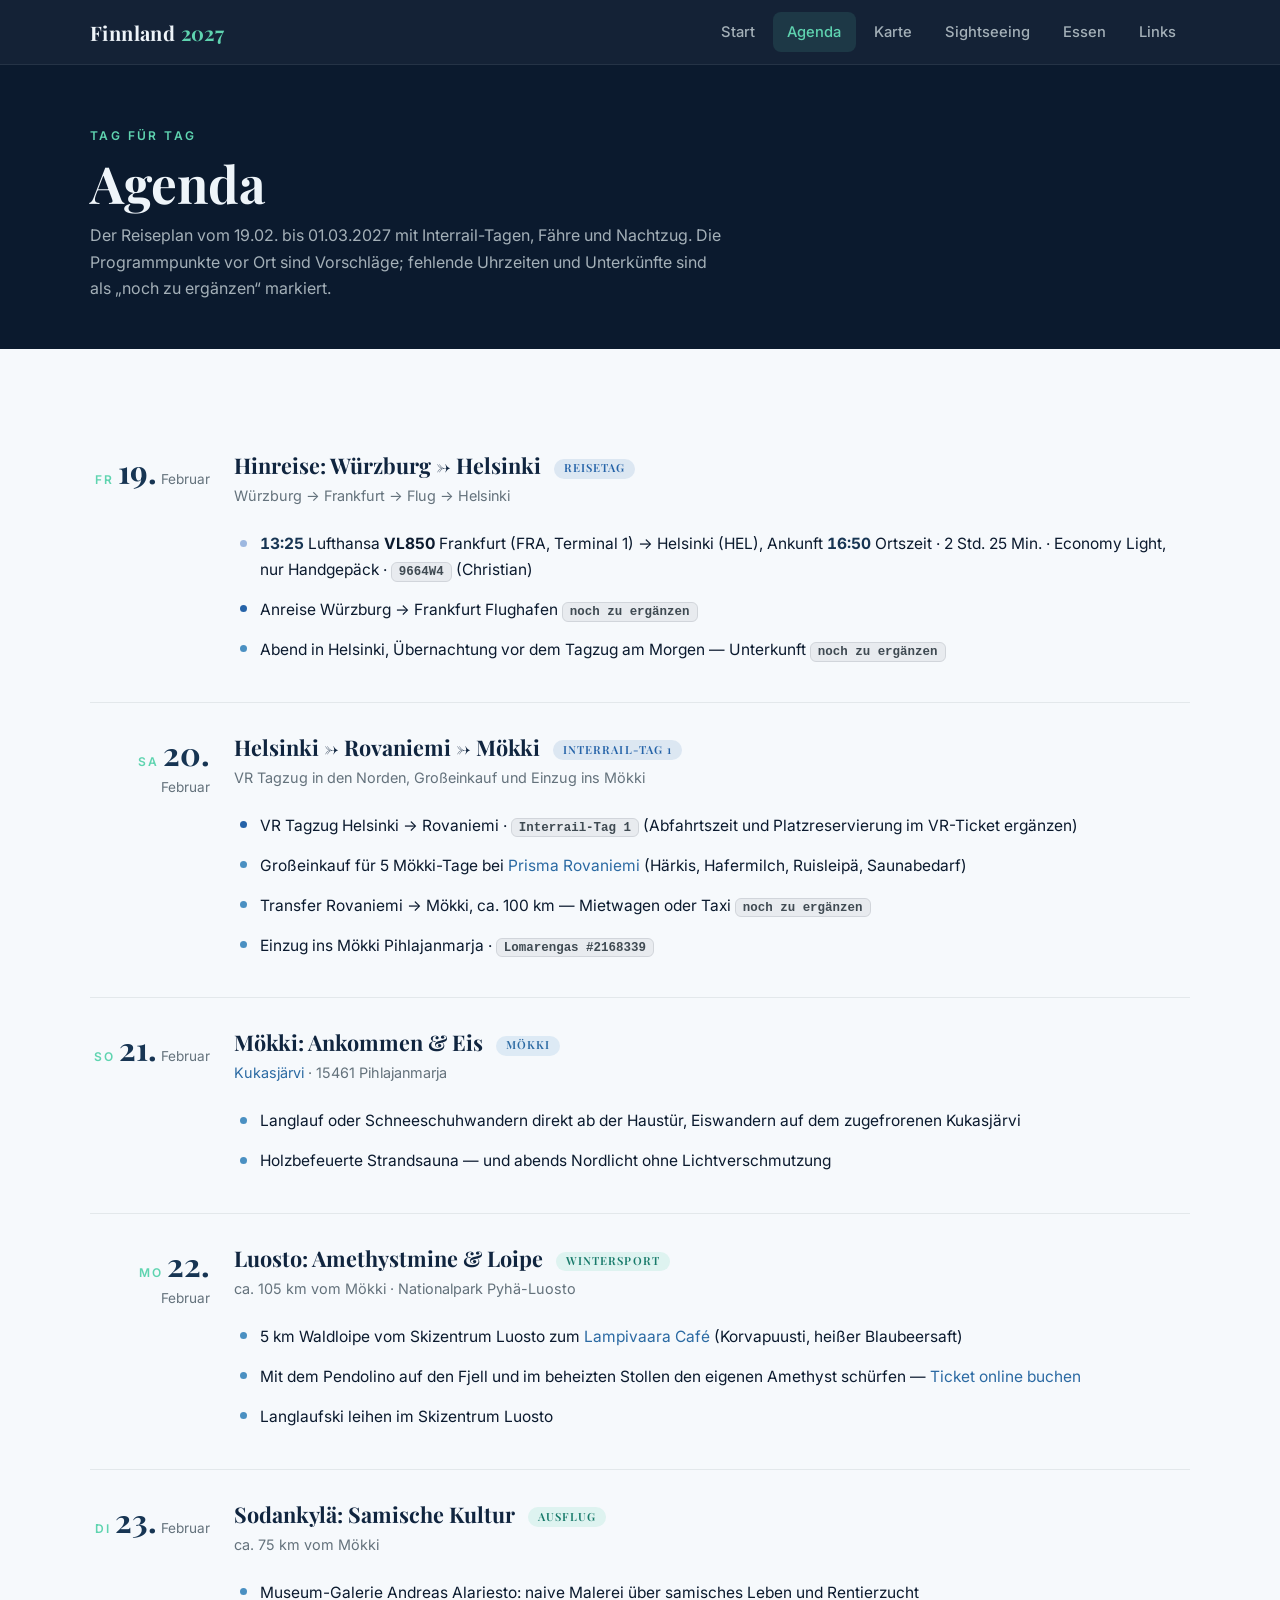
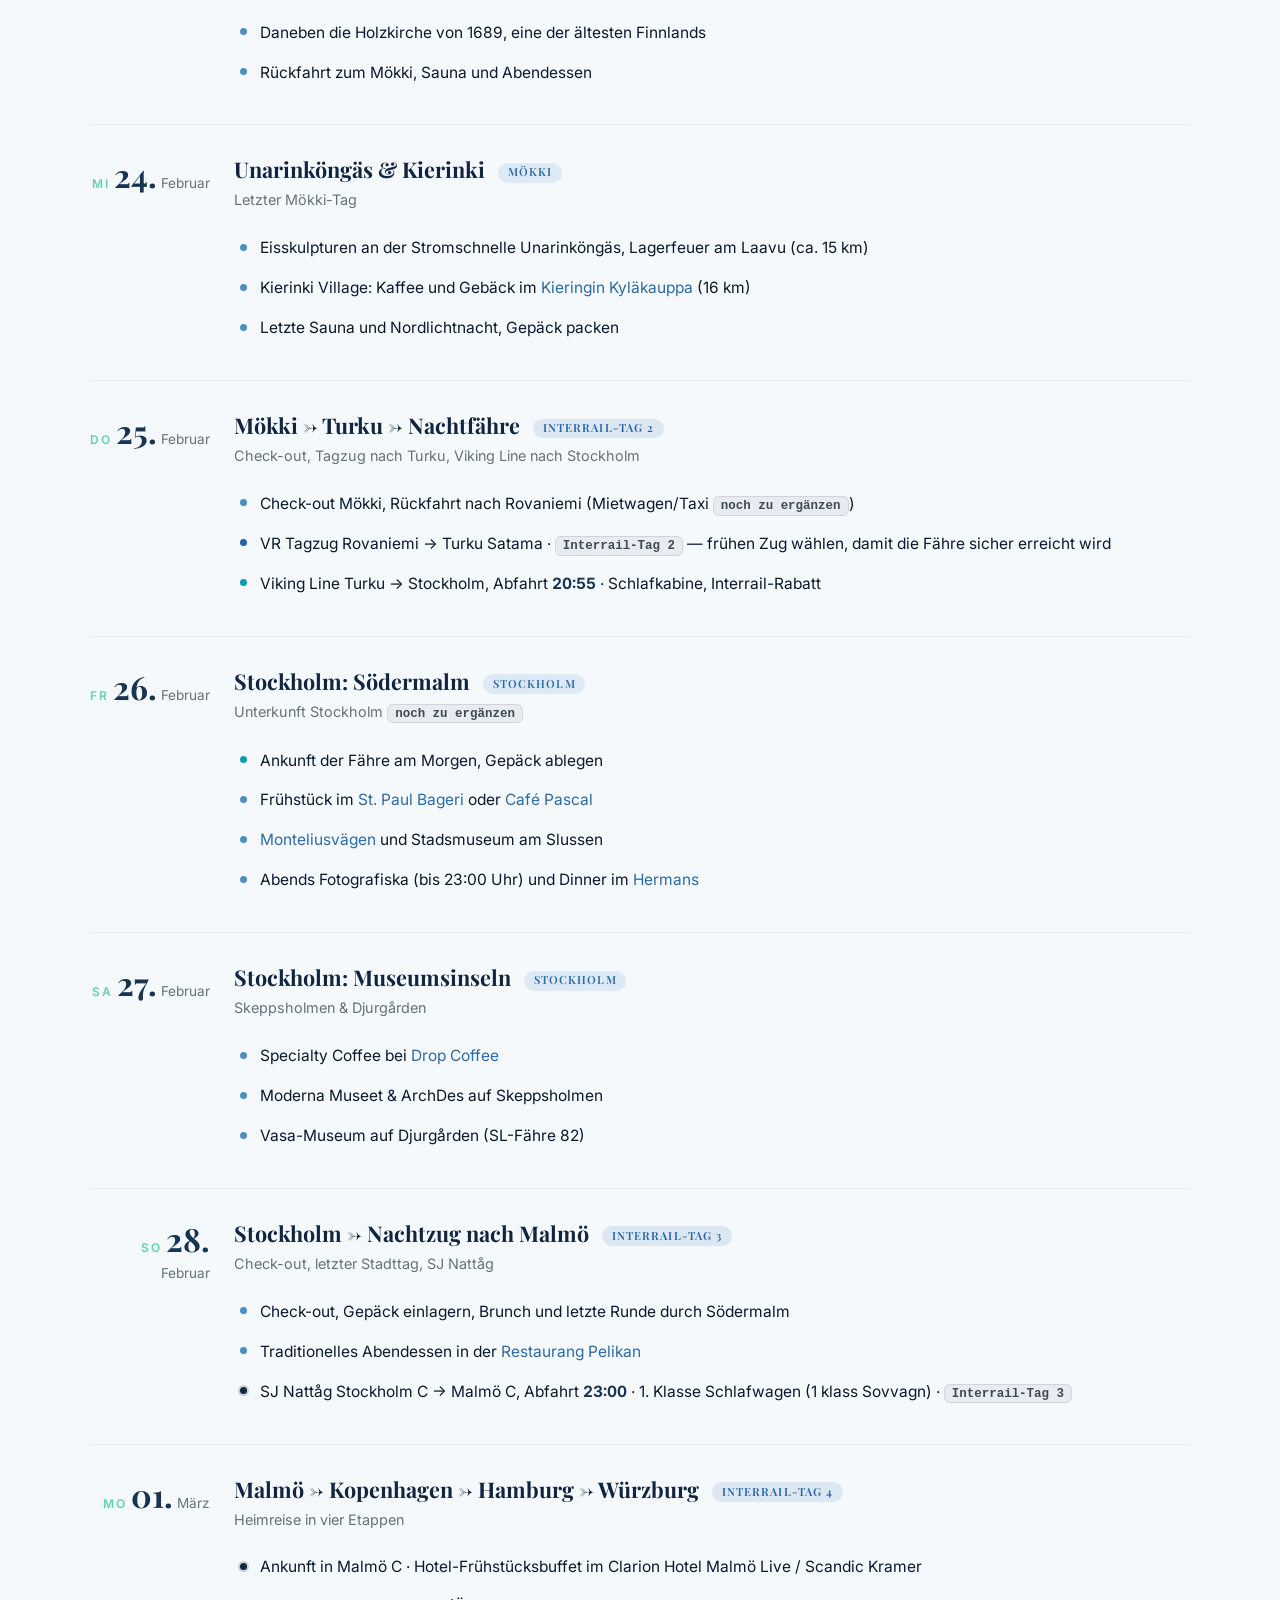
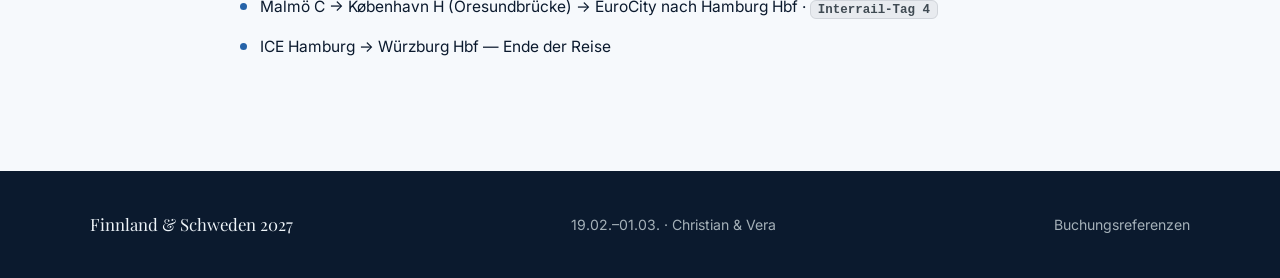
==== commit b638ea38: "Flug nach Helsinki ergänzt: Lufthansa VL850 FRA 13:25 → HEL 16:50 (Buchung 9664W4) Agenda, Links, Ka" ====
--- a/agenda.html
+++ b/agenda.html
@@ -56,9 +56,10 @@
         </div>
         <div class="day-body">
           <h3>Hinreise: Würzburg → Helsinki <span class="day-badge badge-travel">Reisetag</span></h3>
-          <p class="day-sub">Würzburg → Flug → Helsinki</p>
-          <ul class="day-items">
-            <li class="flight-item">Anreise nach Helsinki per Flug — Abflughafen und Zeiten <span class="ref">noch zu ergänzen</span></li>
+          <p class="day-sub">Würzburg → Frankfurt → Flug → Helsinki</p>
+          <ul class="day-items">
+            <li class="flight-item"><span class="time">13:25</span> Lufthansa <strong>VL850</strong> Frankfurt (FRA, Terminal 1) → Helsinki (HEL), Ankunft <span class="time">16:50</span> Ortszeit · 2&nbsp;Std. 25&nbsp;Min. · Economy Light, nur Handgepäck · <span class="ref">9664W4</span> (Christian)</li>
+            <li class="transit">Anreise Würzburg → Frankfurt Flughafen <span class="ref">noch zu ergänzen</span></li>
             <li>Abend in Helsinki, Übernachtung vor dem Tagzug am Morgen — Unterkunft <span class="ref">noch zu ergänzen</span></li>
           </ul>
         </div>
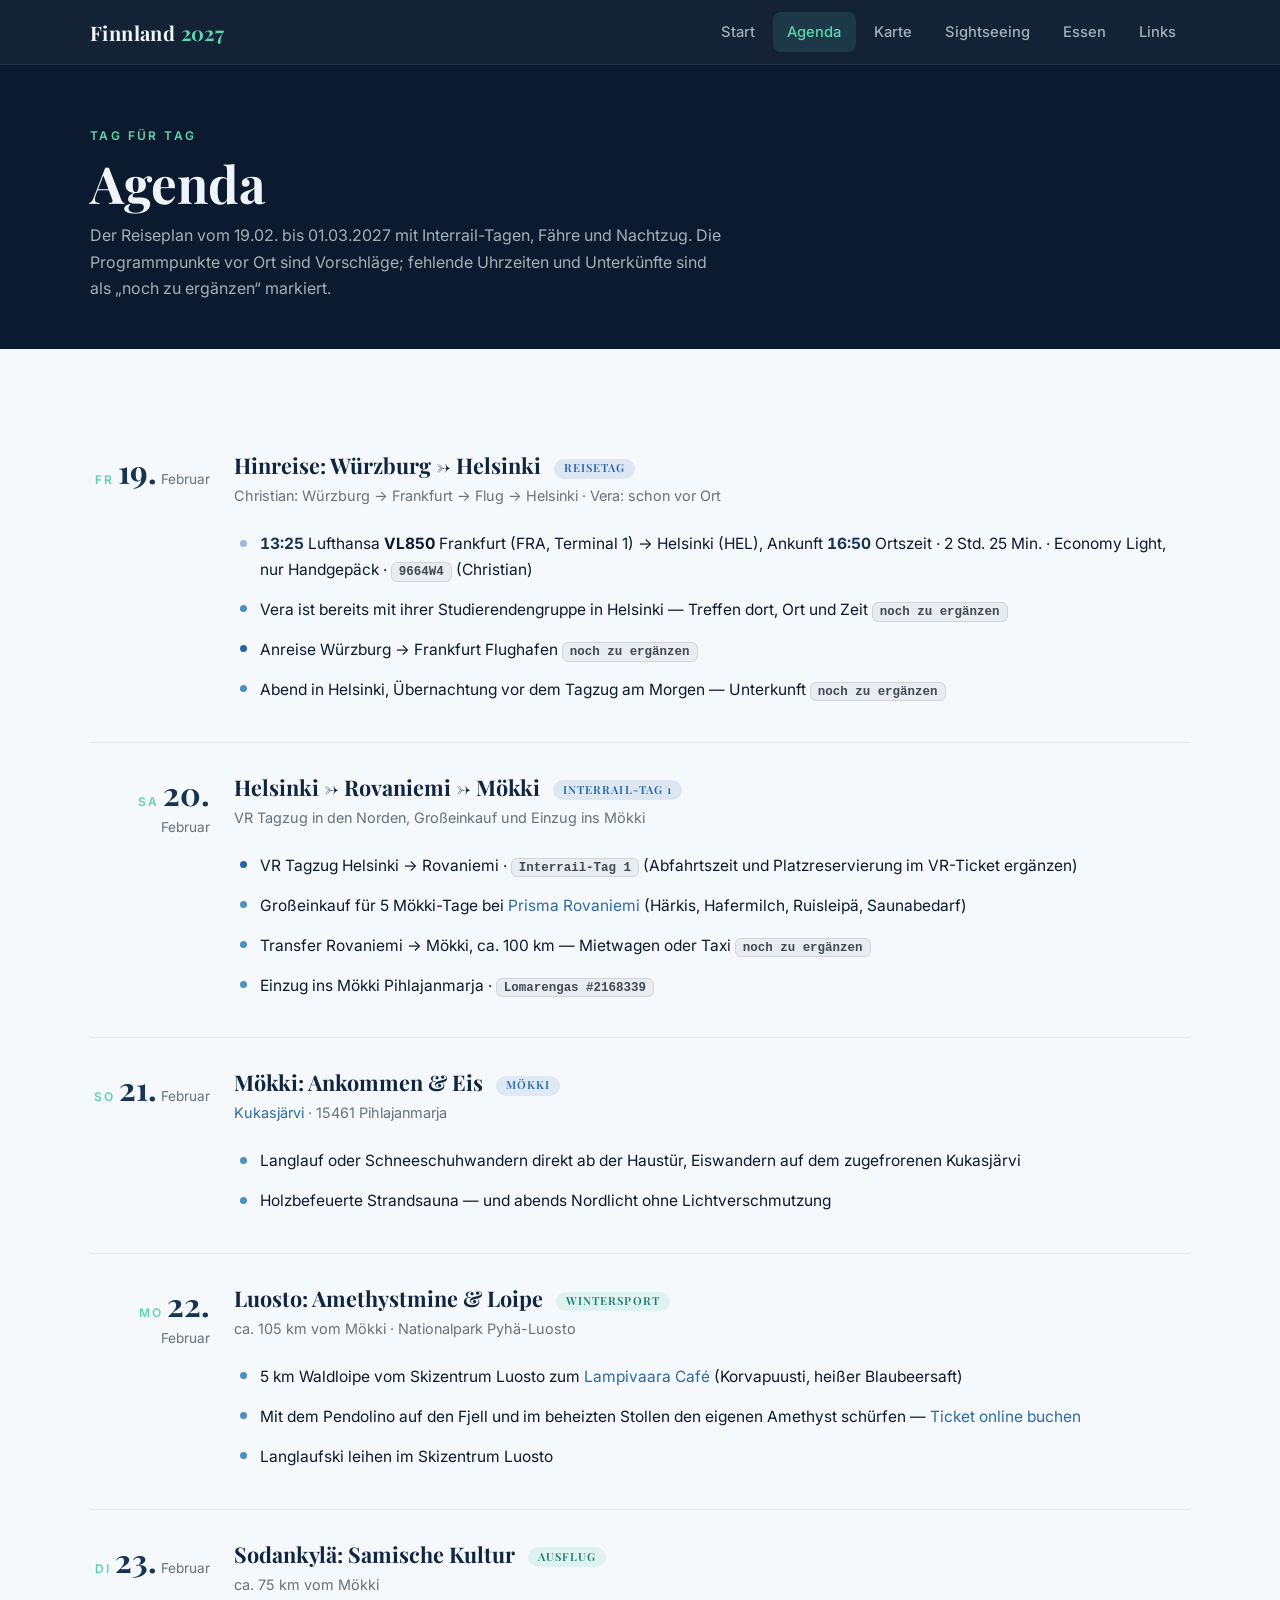
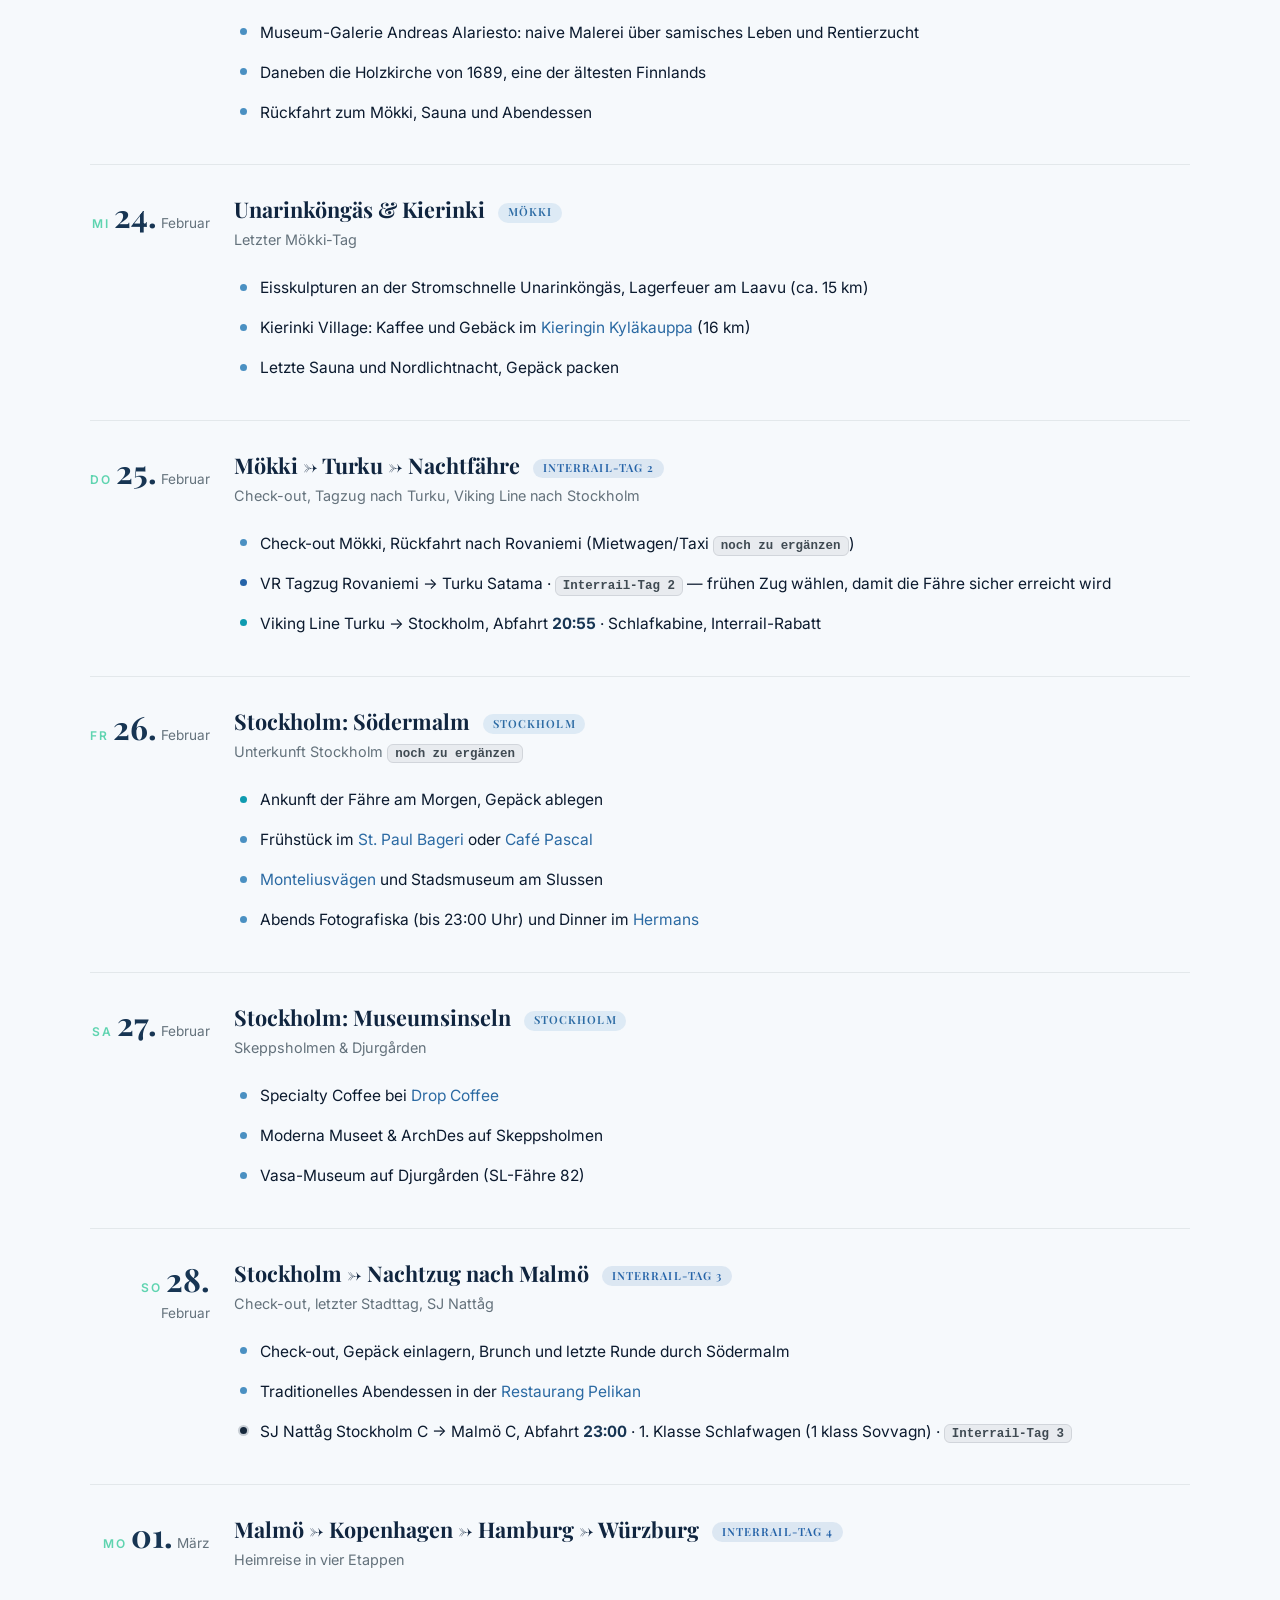
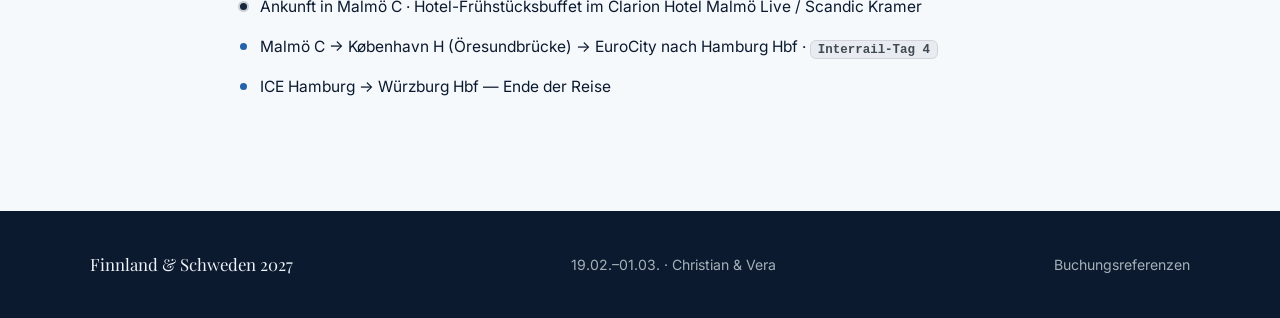
==== commit b41329ca: "Vera reist separat nach Helsinki: Treffen vor Ort statt Flugbuchung Co-Authored-By: Claude Sonnet 5." ====
--- a/agenda.html
+++ b/agenda.html
@@ -56,9 +56,10 @@
         </div>
         <div class="day-body">
           <h3>Hinreise: Würzburg → Helsinki <span class="day-badge badge-travel">Reisetag</span></h3>
-          <p class="day-sub">Würzburg → Frankfurt → Flug → Helsinki</p>
+          <p class="day-sub">Christian: Würzburg → Frankfurt → Flug → Helsinki · Vera: schon vor Ort</p>
           <ul class="day-items">
             <li class="flight-item"><span class="time">13:25</span> Lufthansa <strong>VL850</strong> Frankfurt (FRA, Terminal 1) → Helsinki (HEL), Ankunft <span class="time">16:50</span> Ortszeit · 2&nbsp;Std. 25&nbsp;Min. · Economy Light, nur Handgepäck · <span class="ref">9664W4</span> (Christian)</li>
+            <li>Vera ist bereits mit ihrer Studierendengruppe in Helsinki — Treffen dort, Ort und Zeit <span class="ref">noch zu ergänzen</span></li>
             <li class="transit">Anreise Würzburg → Frankfurt Flughafen <span class="ref">noch zu ergänzen</span></li>
             <li>Abend in Helsinki, Übernachtung vor dem Tagzug am Morgen — Unterkunft <span class="ref">noch zu ergänzen</span></li>
           </ul>
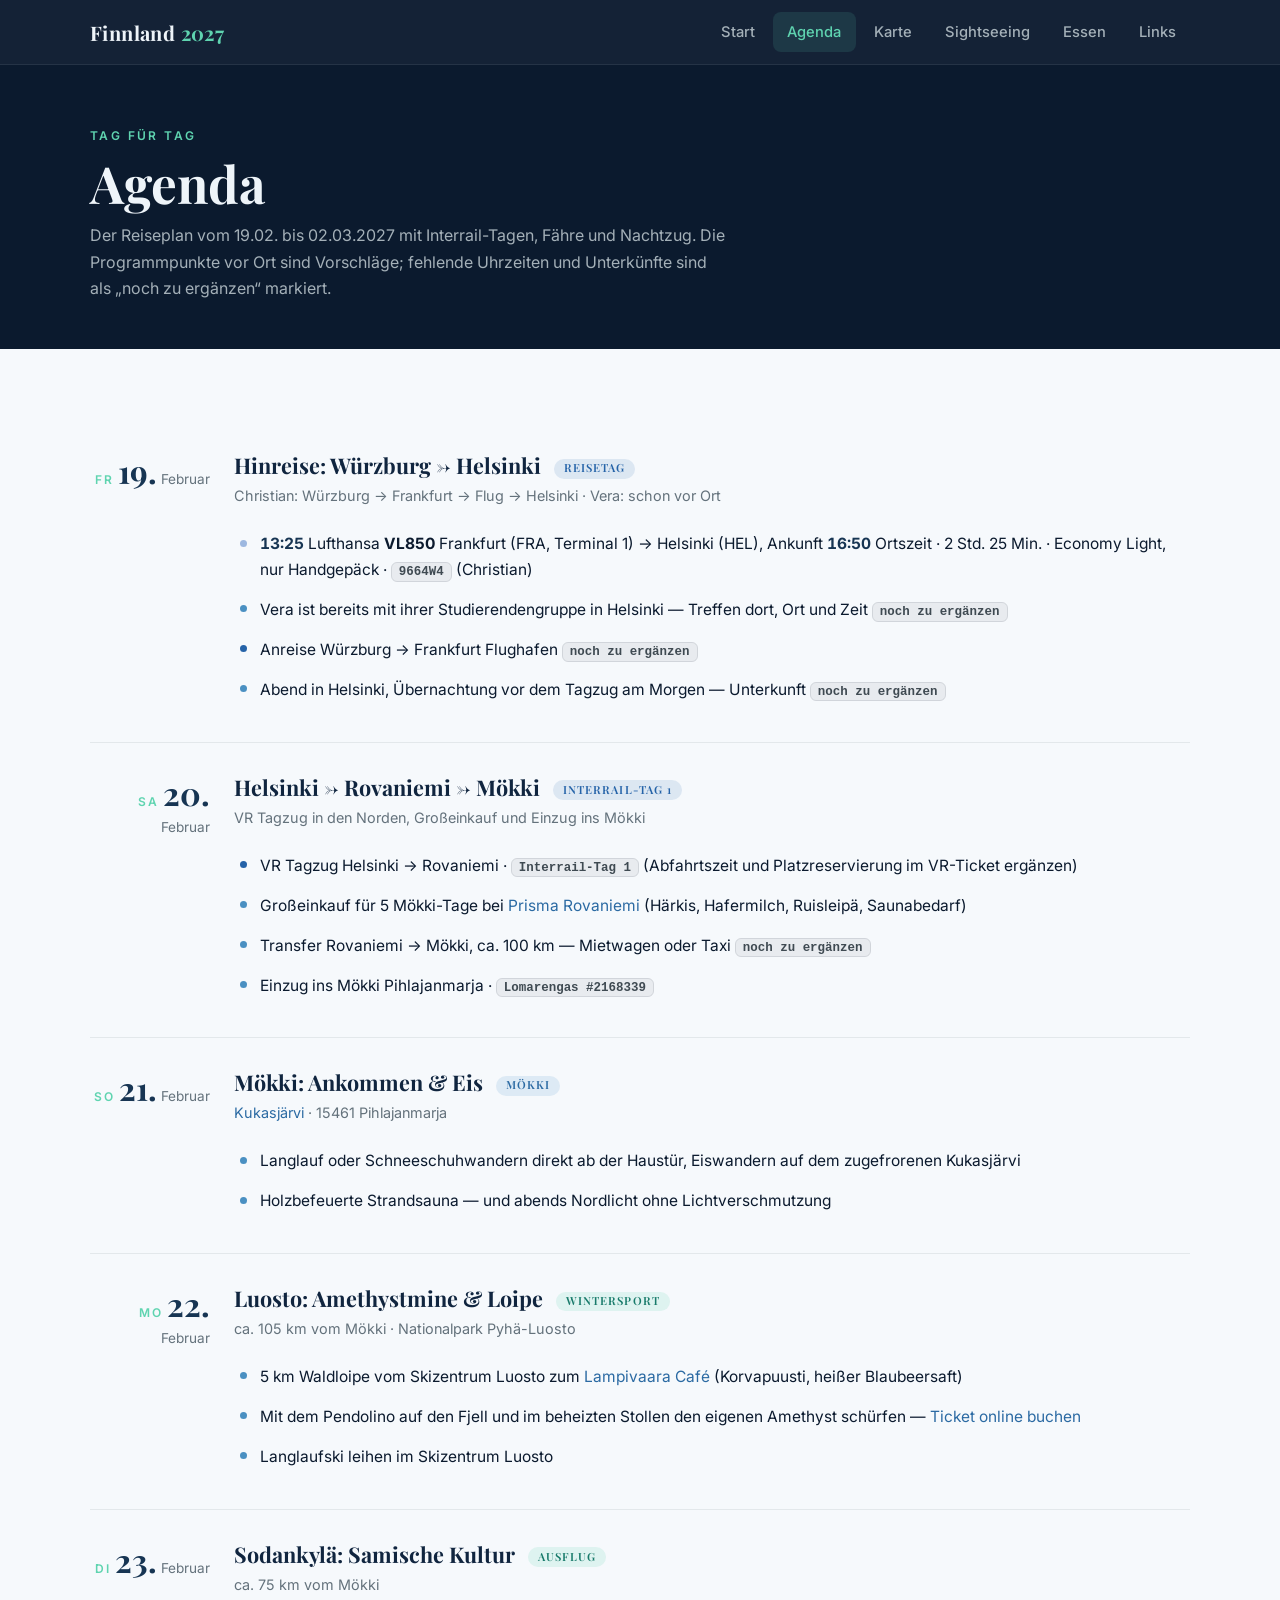
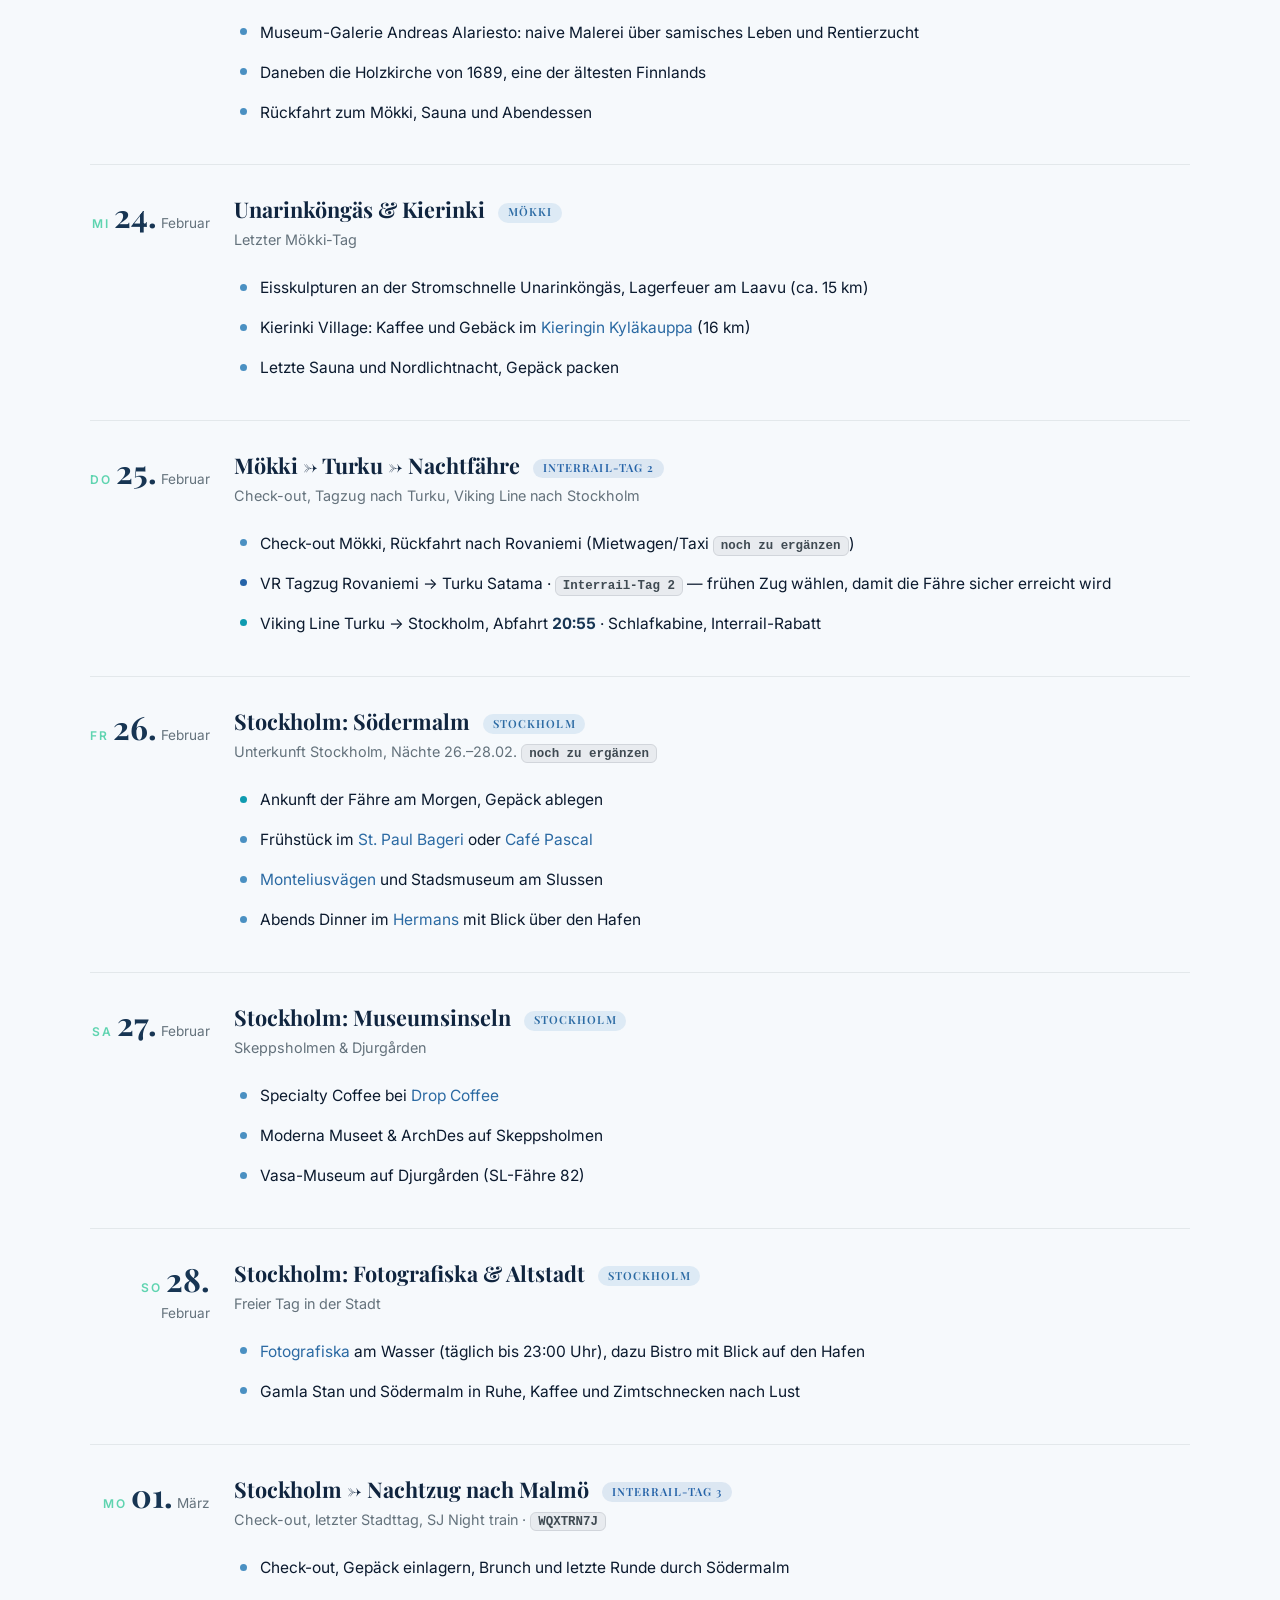
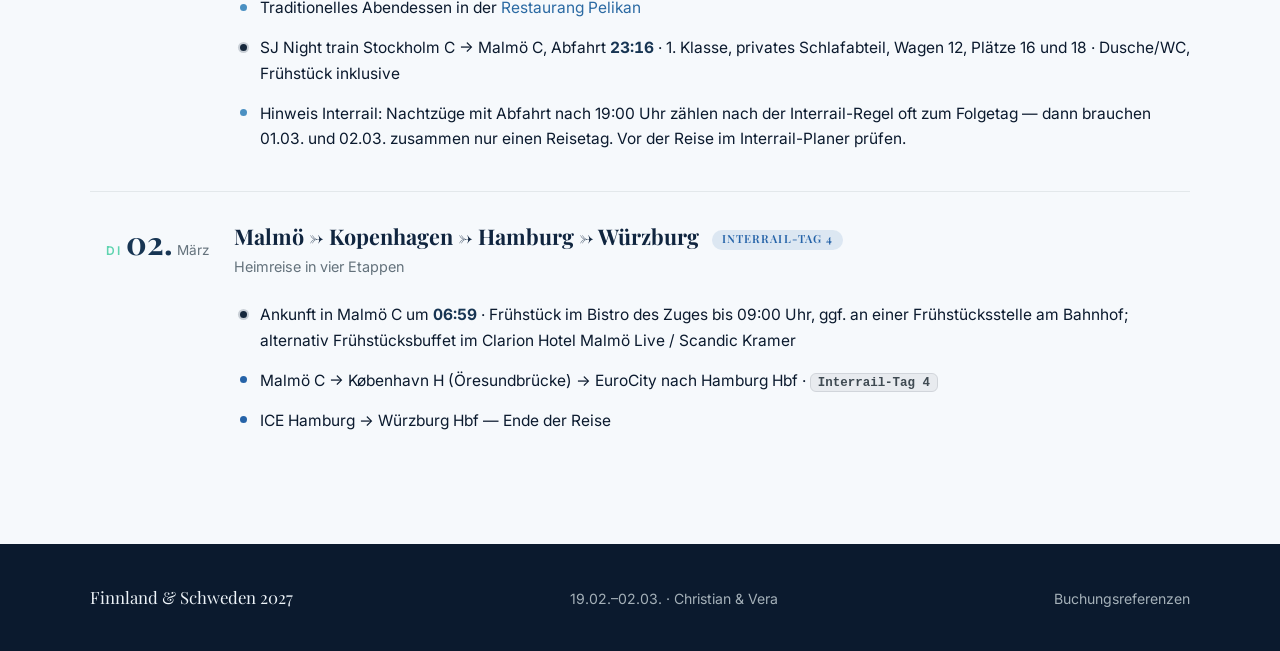
==== commit 68a76417: "Nachtzug am Montag 01.03. (SJ WQXTRN7J): Reise endet am 02.03., ein Tag mehr in Stockholm Co-Authore" ====
--- a/agenda.html
+++ b/agenda.html
@@ -4,7 +4,7 @@
   <meta charset="UTF-8">
   <meta name="viewport" content="width=device-width, initial-scale=1.0">
   <title>Agenda · Finnland 2027</title>
-  <meta name="description" content="Tagesweiser Reiseplan Finnland & Schweden 19.02.–01.03.2027.">
+  <meta name="description" content="Tagesweiser Reiseplan Finnland & Schweden 19.02.–02.03.2027.">
   <link rel="preconnect" href="https://fonts.googleapis.com">
   <link rel="preconnect" href="https://fonts.gstatic.com" crossorigin>
   <link href="https://fonts.googleapis.com/css2?family=Playfair+Display:ital,wght@0,600;0,700;1,600&family=Inter:wght@400;500;600;700&display=swap" rel="stylesheet">
@@ -41,7 +41,7 @@
     <div class="container">
       <span class="kicker">Tag für Tag</span>
       <h1>Agenda</h1>
-      <p>Der Reiseplan vom 19.02. bis 01.03.2027 mit Interrail-Tagen, Fähre und Nachtzug. Die Programmpunkte vor Ort sind Vorschläge; fehlende Uhrzeiten und Unterkünfte sind als „noch zu ergänzen“ markiert.</p>
+      <p>Der Reiseplan vom 19.02. bis 02.03.2027 mit Interrail-Tagen, Fähre und Nachtzug. Die Programmpunkte vor Ort sind Vorschläge; fehlende Uhrzeiten und Unterkünfte sind als „noch zu ergänzen“ markiert.</p>
     </div>
   </header>
 
@@ -176,12 +176,12 @@
         </div>
         <div class="day-body">
           <h3>Stockholm: Södermalm <span class="day-badge badge-stay">Stockholm</span></h3>
-          <p class="day-sub">Unterkunft Stockholm <span class="ref">noch zu ergänzen</span></p>
+          <p class="day-sub">Unterkunft Stockholm, Nächte 26.–28.02. <span class="ref">noch zu ergänzen</span></p>
           <ul class="day-items">
             <li class="ferry-item">Ankunft der Fähre am Morgen, Gepäck ablegen</li>
             <li>Frühstück im <a href="essen.html#st-paul-bageri">St. Paul Bageri</a> oder <a href="essen.html#cafe-pascal">Café Pascal</a></li>
             <li><a href="sightseeing.html#stockholm">Monteliusvägen</a> und Stadsmuseum am Slussen</li>
-            <li>Abends Fotografiska (bis 23:00 Uhr) und Dinner im <a href="essen.html#hermans-vegetariskt">Hermans</a></li>
+            <li>Abends Dinner im <a href="essen.html#hermans-vegetariskt">Hermans</a> mit Blick über den Hafen</li>
           </ul>
         </div>
       </article>
@@ -210,12 +210,11 @@
           <span class="mon">Februar</span>
         </div>
         <div class="day-body">
-          <h3>Stockholm → Nachtzug nach Malmö <span class="day-badge badge-travel">Interrail-Tag 3</span></h3>
-          <p class="day-sub">Check-out, letzter Stadttag, SJ Nattåg</p>
-          <ul class="day-items">
-            <li>Check-out, Gepäck einlagern, Brunch und letzte Runde durch Södermalm</li>
-            <li>Traditionelles Abendessen in der <a href="essen.html#pelikan">Restaurang Pelikan</a></li>
-            <li class="sleeper-item">SJ Nattåg Stockholm C → Malmö C, Abfahrt <span class="time">23:00</span> · 1.&nbsp;Klasse Schlafwagen (1 klass Sovvagn) · <span class="ref">Interrail-Tag 3</span></li>
+          <h3>Stockholm: Fotografiska &amp; Altstadt <span class="day-badge badge-stay">Stockholm</span></h3>
+          <p class="day-sub">Freier Tag in der Stadt</p>
+          <ul class="day-items">
+            <li><a href="sightseeing.html#stockholm">Fotografiska</a> am Wasser (täglich bis 23:00 Uhr), dazu Bistro mit Blick auf den Hafen</li>
+            <li>Gamla Stan und Södermalm in Ruhe, Kaffee und Zimtschnecken nach Lust</li>
           </ul>
         </div>
       </article>
@@ -227,10 +226,28 @@
           <span class="mon">März</span>
         </div>
         <div class="day-body">
+          <h3>Stockholm → Nachtzug nach Malmö <span class="day-badge badge-travel">Interrail-Tag 3</span></h3>
+          <p class="day-sub">Check-out, letzter Stadttag, SJ Night train · <span class="ref">WQXTRN7J</span></p>
+          <ul class="day-items">
+            <li>Check-out, Gepäck einlagern, Brunch und letzte Runde durch Södermalm</li>
+            <li>Traditionelles Abendessen in der <a href="essen.html#pelikan">Restaurang Pelikan</a></li>
+            <li class="sleeper-item">SJ Night train Stockholm C → Malmö C, Abfahrt <span class="time">23:16</span> · 1.&nbsp;Klasse, privates Schlafabteil, Wagen&nbsp;12, Plätze 16 und 18 · Dusche/WC, Frühstück inklusive</li>
+            <li>Hinweis Interrail: Nachtzüge mit Abfahrt nach 19:00 Uhr zählen nach der Interrail-Regel oft zum Folgetag — dann brauchen 01.03. und 02.03. zusammen nur einen Reisetag. Vor der Reise im Interrail-Planer prüfen.</li>
+          </ul>
+        </div>
+      </article>
+
+      <article class="day" id="tag12">
+        <div class="day-date">
+          <span class="dow">Di</span>
+          <span class="dom">02.</span>
+          <span class="mon">März</span>
+        </div>
+        <div class="day-body">
           <h3>Malmö → Kopenhagen → Hamburg → Würzburg <span class="day-badge badge-travel">Interrail-Tag 4</span></h3>
           <p class="day-sub">Heimreise in vier Etappen</p>
           <ul class="day-items">
-            <li class="sleeper-item">Ankunft in Malmö C · Hotel-Frühstücksbuffet im Clarion Hotel Malmö Live / Scandic Kramer</li>
+            <li class="sleeper-item">Ankunft in Malmö C um <span class="time">06:59</span> · Frühstück im Bistro des Zuges bis 09:00 Uhr, ggf. an einer Frühstücksstelle am Bahnhof; alternativ Frühstücksbuffet im Clarion Hotel Malmö Live / Scandic Kramer</li>
             <li class="transit">Malmö C → København H (Öresundbrücke) → EuroCity nach Hamburg Hbf · <span class="ref">Interrail-Tag 4</span></li>
             <li class="transit">ICE Hamburg → Würzburg Hbf — Ende der Reise</li>
           </ul>
@@ -243,7 +260,7 @@
   <footer class="site-footer">
     <div class="container footer-inner">
       <span class="footer-brand">Finnland &amp; Schweden 2027</span>
-      <span>19.02.–01.03. · Christian &amp; Vera</span>
+      <span>19.02.–02.03. · Christian &amp; Vera</span>
       <a href="links.html">Buchungsreferenzen</a>
     </div>
   </footer>
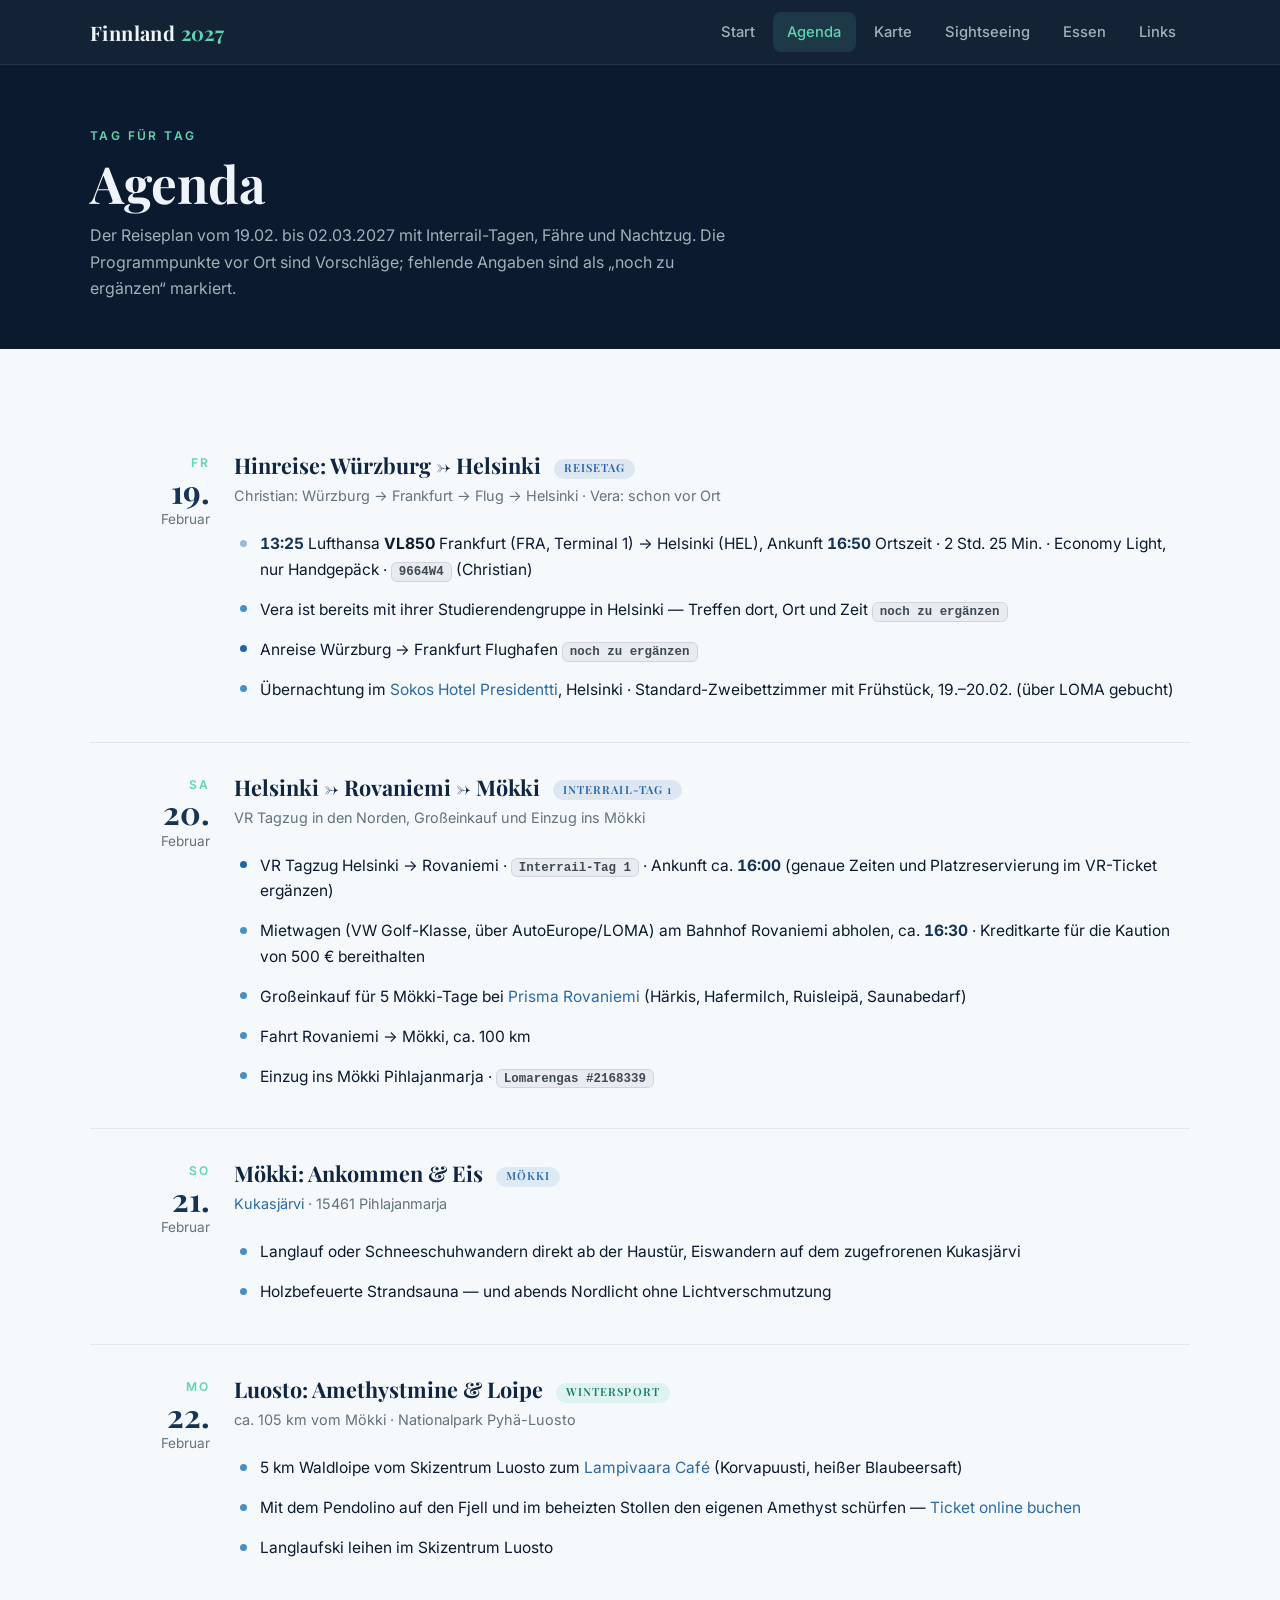
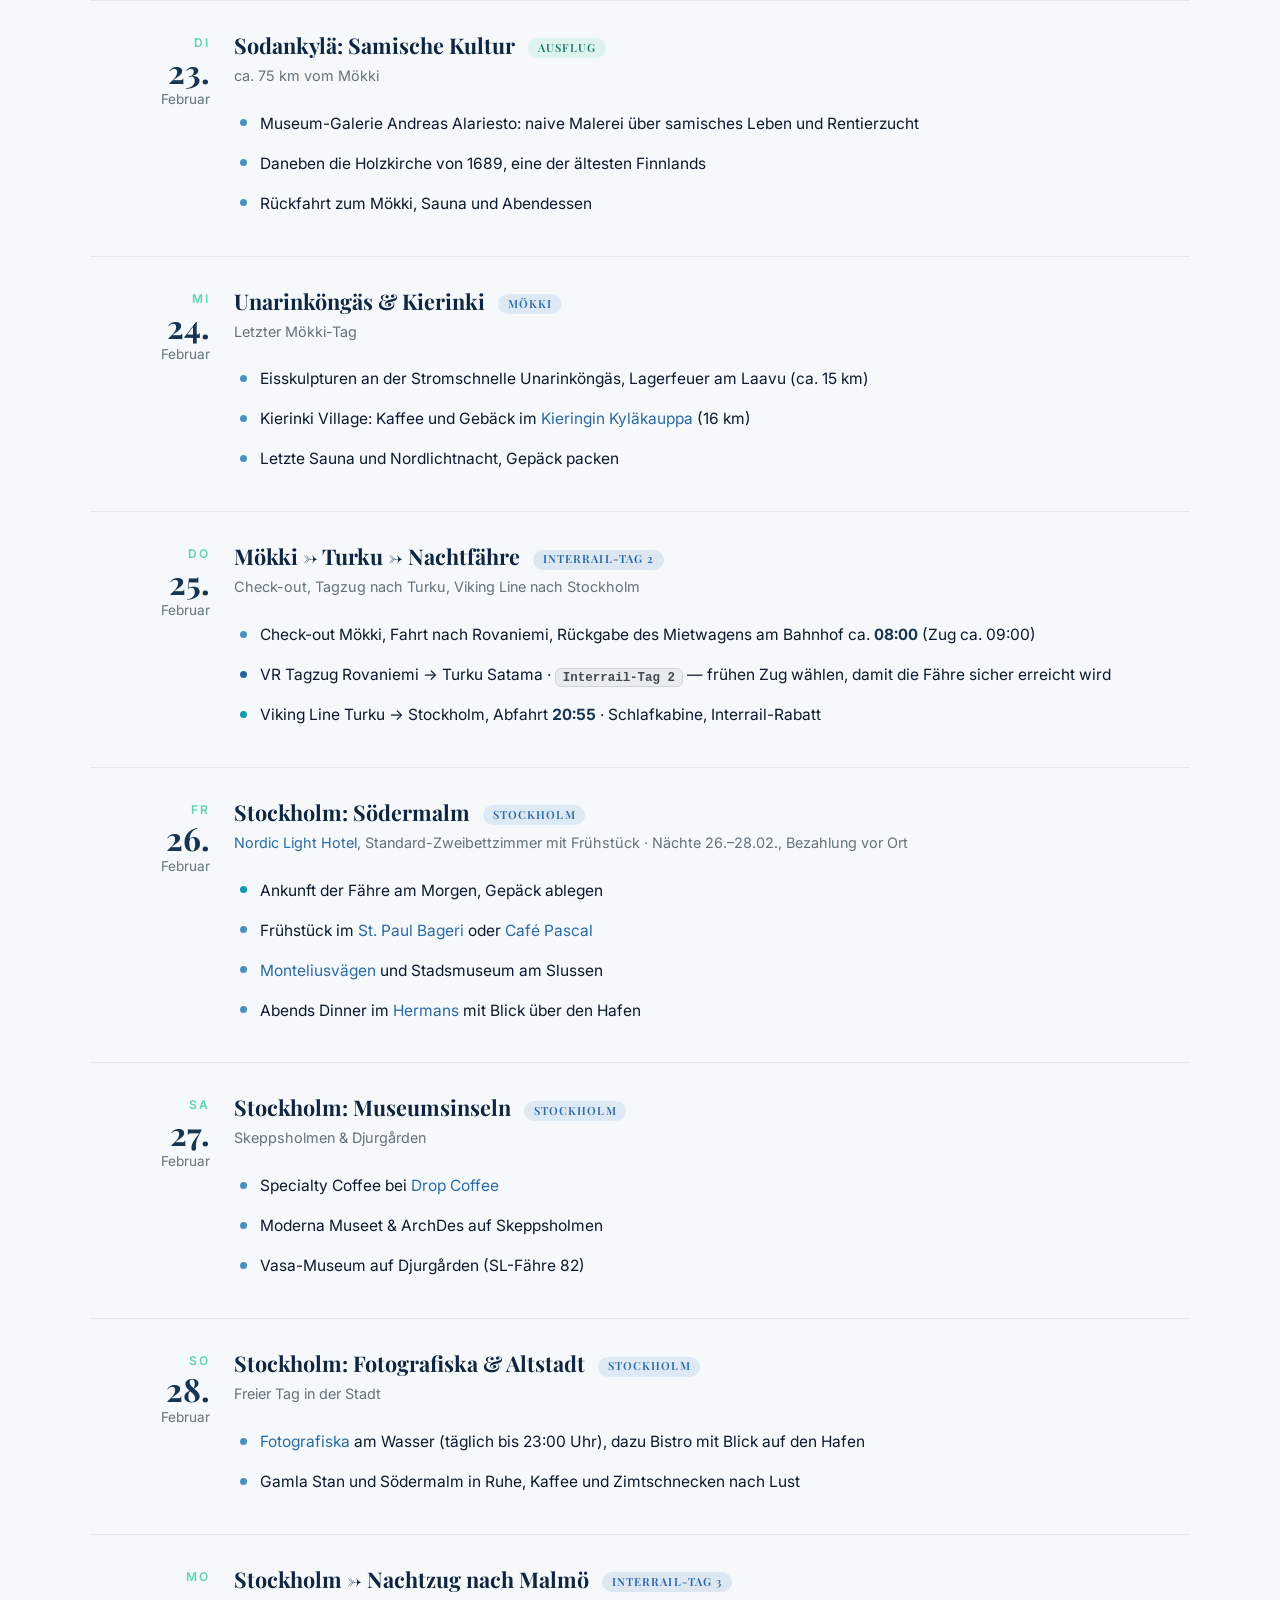
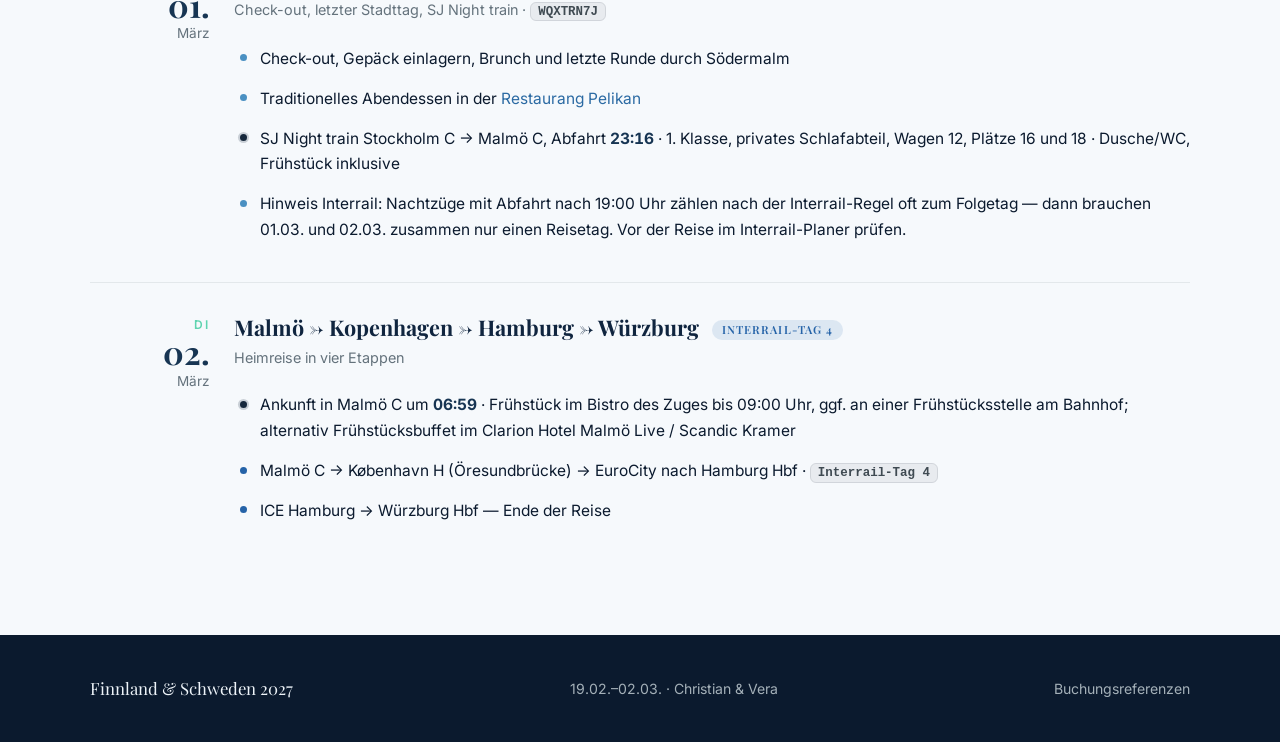
==== commit 15c31ba7: "Hotels Helsinki/Stockholm und Mietwagen Rovaniemi aus der LOMA-Buchung ergänzt Co-Authored-By: Claud" ====
--- a/agenda.html
+++ b/agenda.html
@@ -41,7 +41,7 @@
     <div class="container">
       <span class="kicker">Tag für Tag</span>
       <h1>Agenda</h1>
-      <p>Der Reiseplan vom 19.02. bis 02.03.2027 mit Interrail-Tagen, Fähre und Nachtzug. Die Programmpunkte vor Ort sind Vorschläge; fehlende Uhrzeiten und Unterkünfte sind als „noch zu ergänzen“ markiert.</p>
+      <p>Der Reiseplan vom 19.02. bis 02.03.2027 mit Interrail-Tagen, Fähre und Nachtzug. Die Programmpunkte vor Ort sind Vorschläge; fehlende Angaben sind als „noch zu ergänzen“ markiert.</p>
     </div>
   </header>
 
@@ -61,7 +61,7 @@
             <li class="flight-item"><span class="time">13:25</span> Lufthansa <strong>VL850</strong> Frankfurt (FRA, Terminal 1) → Helsinki (HEL), Ankunft <span class="time">16:50</span> Ortszeit · 2&nbsp;Std. 25&nbsp;Min. · Economy Light, nur Handgepäck · <span class="ref">9664W4</span> (Christian)</li>
             <li>Vera ist bereits mit ihrer Studierendengruppe in Helsinki — Treffen dort, Ort und Zeit <span class="ref">noch zu ergänzen</span></li>
             <li class="transit">Anreise Würzburg → Frankfurt Flughafen <span class="ref">noch zu ergänzen</span></li>
-            <li>Abend in Helsinki, Übernachtung vor dem Tagzug am Morgen — Unterkunft <span class="ref">noch zu ergänzen</span></li>
+            <li class="hike">Übernachtung im <a href="links.html">Sokos Hotel Presidentti</a>, Helsinki · Standard-Zweibettzimmer mit Frühstück, 19.–20.02. (über LOMA gebucht)</li>
           </ul>
         </div>
       </article>
@@ -76,9 +76,10 @@
           <h3>Helsinki → Rovaniemi → Mökki <span class="day-badge badge-travel">Interrail-Tag 1</span></h3>
           <p class="day-sub">VR Tagzug in den Norden, Großeinkauf und Einzug ins Mökki</p>
           <ul class="day-items">
-            <li class="transit">VR Tagzug Helsinki → Rovaniemi · <span class="ref">Interrail-Tag 1</span> (Abfahrtszeit und Platzreservierung im VR-Ticket ergänzen)</li>
+            <li class="transit">VR Tagzug Helsinki → Rovaniemi · <span class="ref">Interrail-Tag 1</span> · Ankunft ca. <span class="time">16:00</span> (genaue Zeiten und Platzreservierung im VR-Ticket ergänzen)</li>
+            <li>Mietwagen (VW Golf-Klasse, über AutoEurope/LOMA) am Bahnhof Rovaniemi abholen, ca. <span class="time">16:30</span> · Kreditkarte für die Kaution von 500&nbsp;€ bereithalten</li>
             <li>Großeinkauf für 5 Mökki-Tage bei <a href="essen.html#prisma-rovaniemi">Prisma Rovaniemi</a> (Härkis, Hafermilch, Ruisleipä, Saunabedarf)</li>
-            <li>Transfer Rovaniemi → Mökki, ca. 100&nbsp;km — Mietwagen oder Taxi <span class="ref">noch zu ergänzen</span></li>
+            <li>Fahrt Rovaniemi → Mökki, ca. 100&nbsp;km</li>
             <li class="hike">Einzug ins Mökki Pihlajanmarja · <span class="ref">Lomarengas #2168339</span></li>
           </ul>
         </div>
@@ -161,7 +162,7 @@
           <h3>Mökki → Turku → Nachtfähre <span class="day-badge badge-travel">Interrail-Tag 2</span></h3>
           <p class="day-sub">Check-out, Tagzug nach Turku, Viking Line nach Stockholm</p>
           <ul class="day-items">
-            <li>Check-out Mökki, Rückfahrt nach Rovaniemi (Mietwagen/Taxi <span class="ref">noch zu ergänzen</span>)</li>
+            <li>Check-out Mökki, Fahrt nach Rovaniemi, Rückgabe des Mietwagens am Bahnhof ca. <span class="time">08:00</span> (Zug ca. 09:00)</li>
             <li class="transit">VR Tagzug Rovaniemi → Turku Satama · <span class="ref">Interrail-Tag 2</span> — frühen Zug wählen, damit die Fähre sicher erreicht wird</li>
             <li class="ferry-item">Viking Line Turku → Stockholm, Abfahrt <span class="time">20:55</span> · Schlafkabine, Interrail-Rabatt</li>
           </ul>
@@ -176,7 +177,7 @@
         </div>
         <div class="day-body">
           <h3>Stockholm: Södermalm <span class="day-badge badge-stay">Stockholm</span></h3>
-          <p class="day-sub">Unterkunft Stockholm, Nächte 26.–28.02. <span class="ref">noch zu ergänzen</span></p>
+          <p class="day-sub"><a href="links.html">Nordic Light Hotel</a>, Standard-Zweibettzimmer mit Frühstück · Nächte 26.–28.02., Bezahlung vor Ort</p>
           <ul class="day-items">
             <li class="ferry-item">Ankunft der Fähre am Morgen, Gepäck ablegen</li>
             <li>Frühstück im <a href="essen.html#st-paul-bageri">St. Paul Bageri</a> oder <a href="essen.html#cafe-pascal">Café Pascal</a></li>
--- a/css/style.css
+++ b/css/style.css
@@ -794,6 +794,7 @@
 .day:last-child { border-bottom: none; }
 
 .day-date { text-align: right; }
+.day-date .dow, .day-date .dom, .day-date .mon { display: block; }
 .day-date .dow {
   font-size: 0.75rem;
   font-weight: 600;
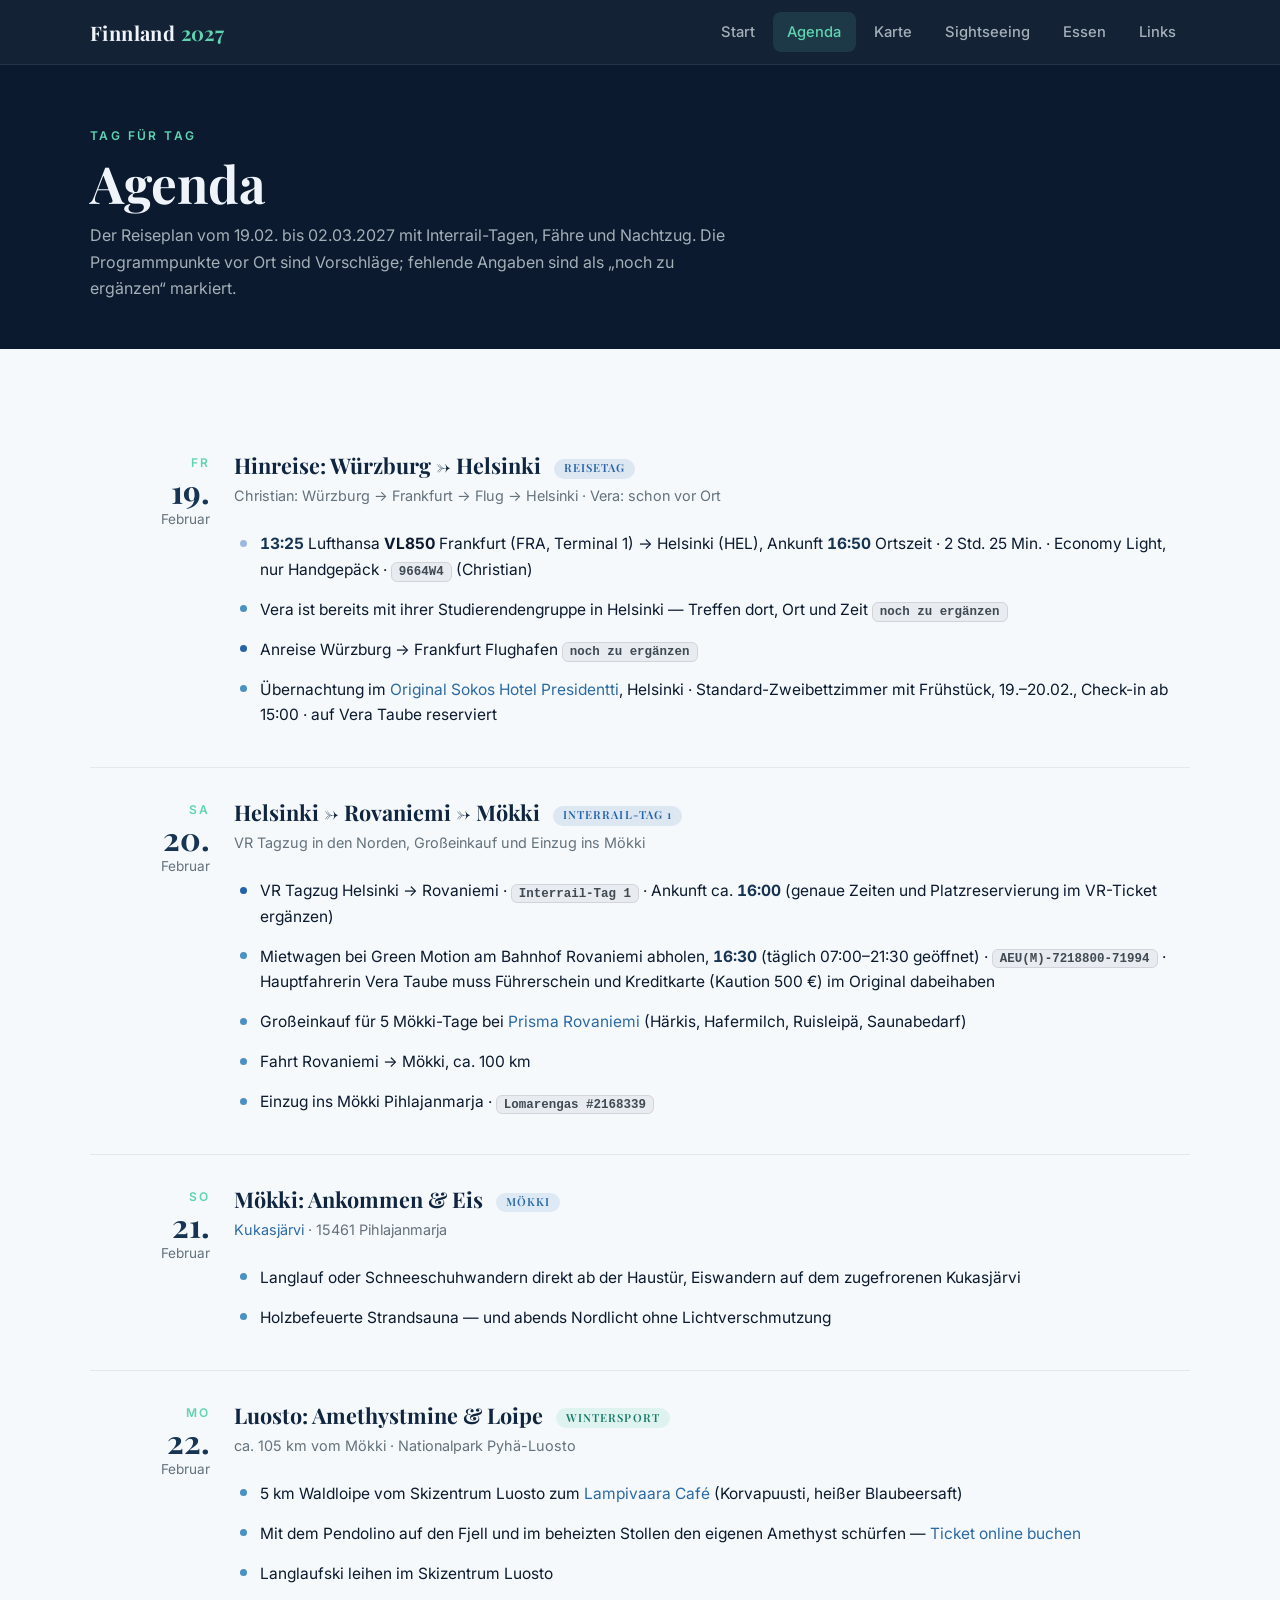
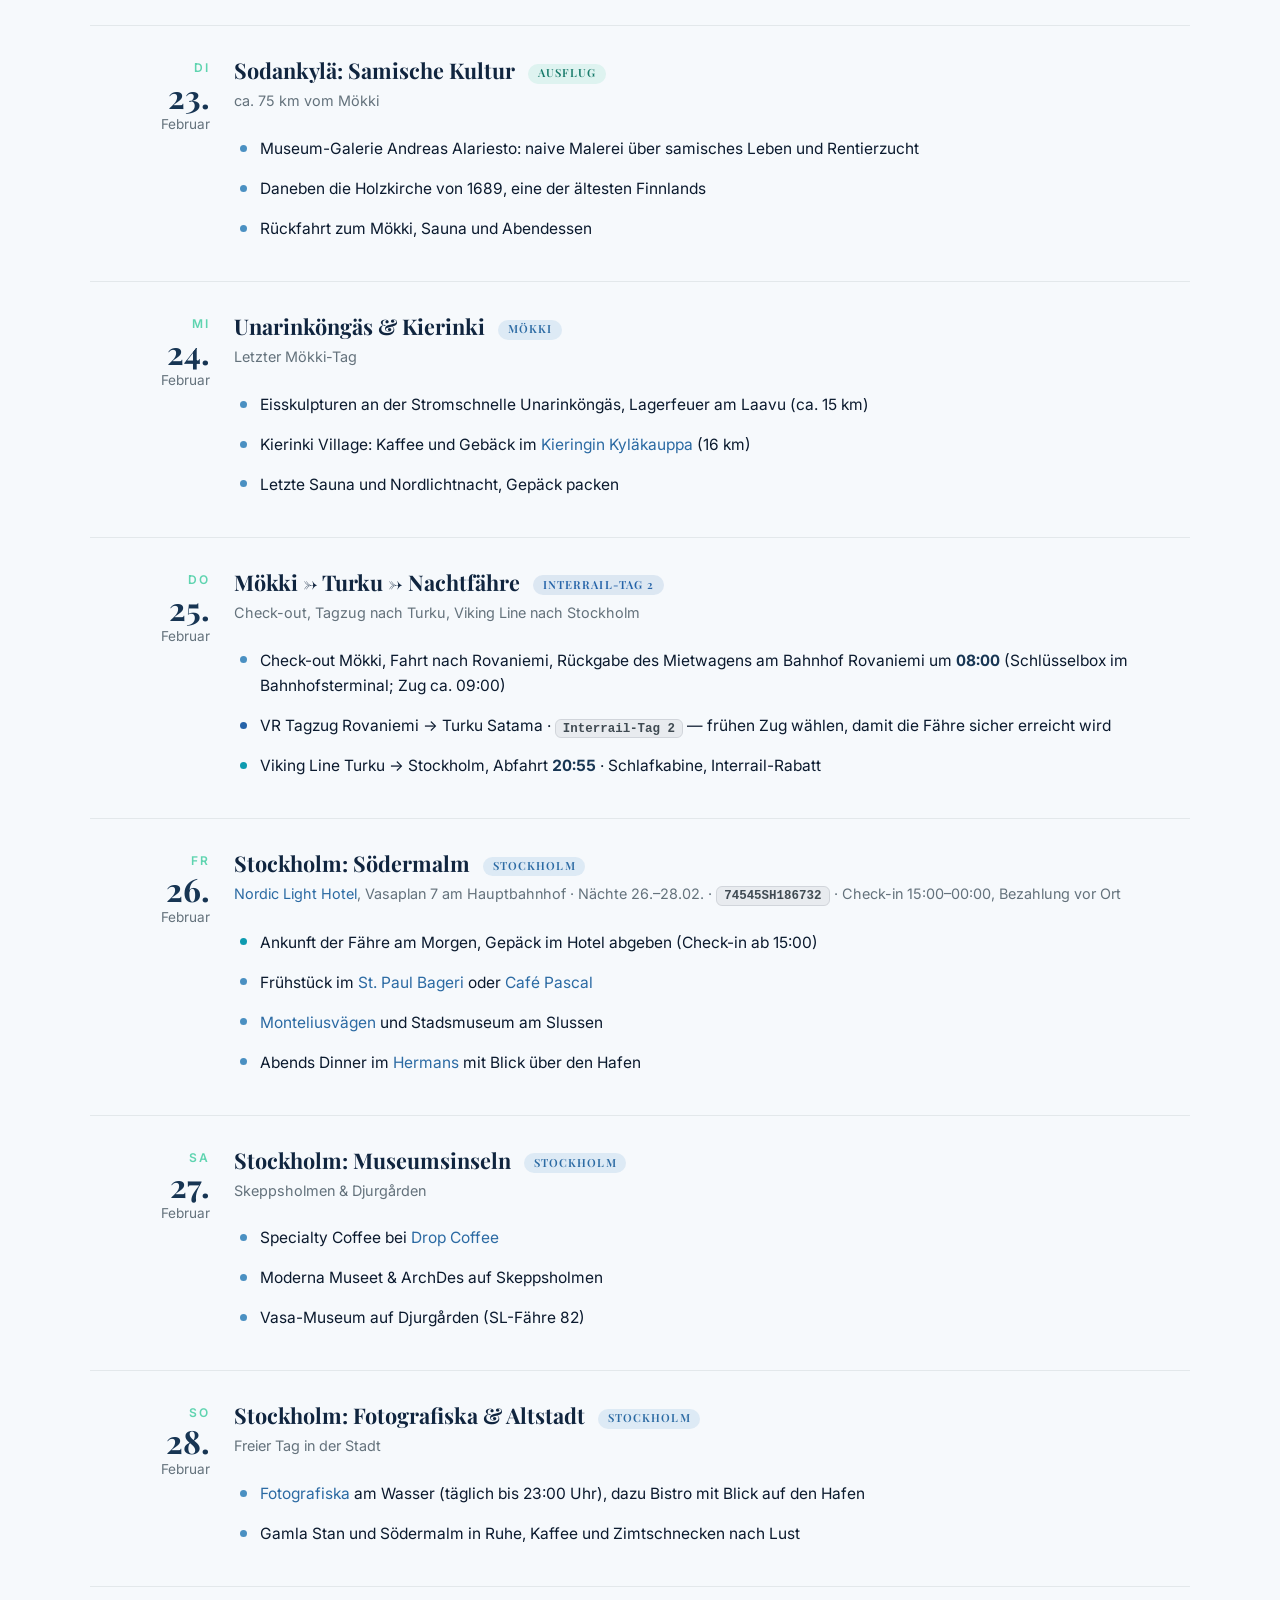
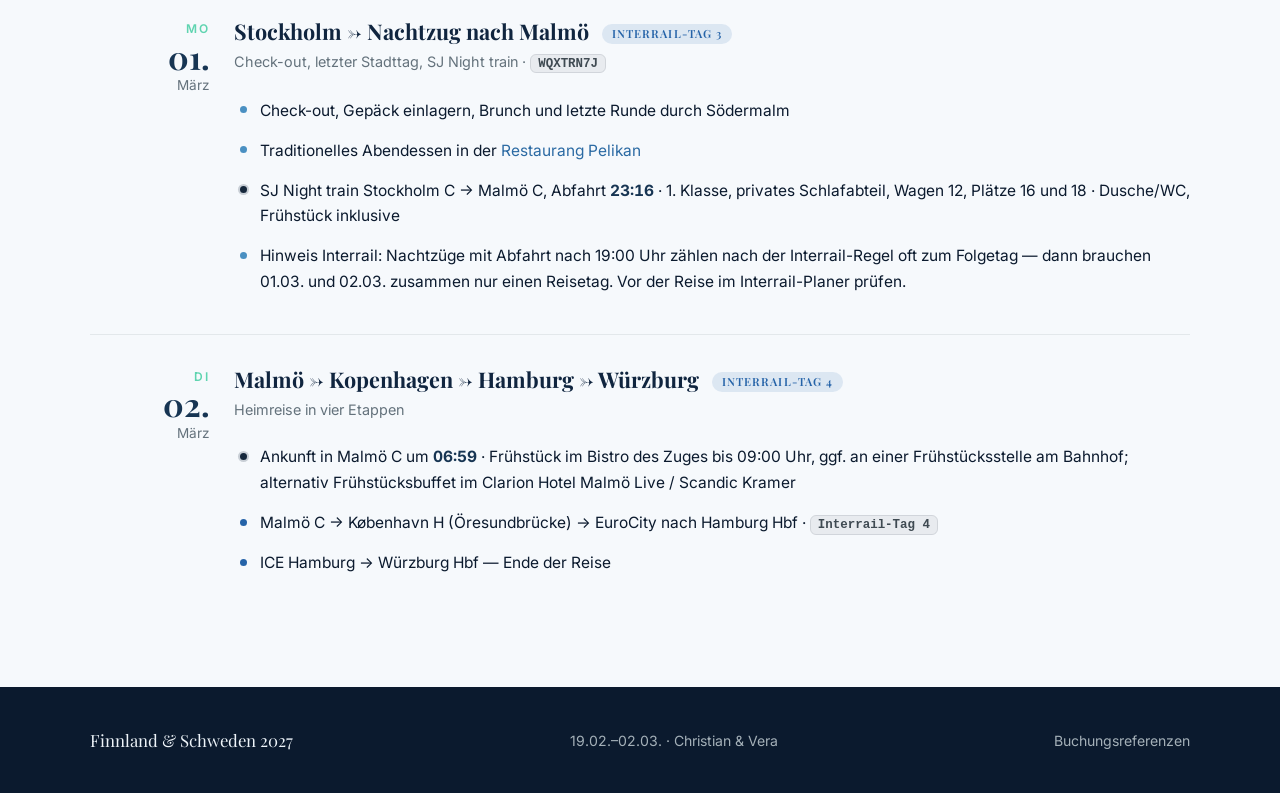
==== commit e6be2ee3: "Hotel- und Mietwagen-Details aus den Buchungsbestätigungen (Adressen, Nummern, Stornofrist 24.02.) C" ====
--- a/agenda.html
+++ b/agenda.html
@@ -61,7 +61,7 @@
             <li class="flight-item"><span class="time">13:25</span> Lufthansa <strong>VL850</strong> Frankfurt (FRA, Terminal 1) → Helsinki (HEL), Ankunft <span class="time">16:50</span> Ortszeit · 2&nbsp;Std. 25&nbsp;Min. · Economy Light, nur Handgepäck · <span class="ref">9664W4</span> (Christian)</li>
             <li>Vera ist bereits mit ihrer Studierendengruppe in Helsinki — Treffen dort, Ort und Zeit <span class="ref">noch zu ergänzen</span></li>
             <li class="transit">Anreise Würzburg → Frankfurt Flughafen <span class="ref">noch zu ergänzen</span></li>
-            <li class="hike">Übernachtung im <a href="links.html">Sokos Hotel Presidentti</a>, Helsinki · Standard-Zweibettzimmer mit Frühstück, 19.–20.02. (über LOMA gebucht)</li>
+            <li class="hike">Übernachtung im <a href="links.html">Original Sokos Hotel Presidentti</a>, Helsinki · Standard-Zweibettzimmer mit Frühstück, 19.–20.02., Check-in ab 15:00 · auf Vera Taube reserviert</li>
           </ul>
         </div>
       </article>
@@ -77,7 +77,7 @@
           <p class="day-sub">VR Tagzug in den Norden, Großeinkauf und Einzug ins Mökki</p>
           <ul class="day-items">
             <li class="transit">VR Tagzug Helsinki → Rovaniemi · <span class="ref">Interrail-Tag 1</span> · Ankunft ca. <span class="time">16:00</span> (genaue Zeiten und Platzreservierung im VR-Ticket ergänzen)</li>
-            <li>Mietwagen (VW Golf-Klasse, über AutoEurope/LOMA) am Bahnhof Rovaniemi abholen, ca. <span class="time">16:30</span> · Kreditkarte für die Kaution von 500&nbsp;€ bereithalten</li>
+            <li>Mietwagen bei Green Motion am Bahnhof Rovaniemi abholen, <span class="time">16:30</span> (täglich 07:00–21:30 geöffnet) · <span class="ref">AEU(M)-7218800-71994</span> · Hauptfahrerin Vera Taube muss Führerschein und Kreditkarte (Kaution 500&nbsp;€) im Original dabeihaben</li>
             <li>Großeinkauf für 5 Mökki-Tage bei <a href="essen.html#prisma-rovaniemi">Prisma Rovaniemi</a> (Härkis, Hafermilch, Ruisleipä, Saunabedarf)</li>
             <li>Fahrt Rovaniemi → Mökki, ca. 100&nbsp;km</li>
             <li class="hike">Einzug ins Mökki Pihlajanmarja · <span class="ref">Lomarengas #2168339</span></li>
@@ -162,7 +162,7 @@
           <h3>Mökki → Turku → Nachtfähre <span class="day-badge badge-travel">Interrail-Tag 2</span></h3>
           <p class="day-sub">Check-out, Tagzug nach Turku, Viking Line nach Stockholm</p>
           <ul class="day-items">
-            <li>Check-out Mökki, Fahrt nach Rovaniemi, Rückgabe des Mietwagens am Bahnhof ca. <span class="time">08:00</span> (Zug ca. 09:00)</li>
+            <li>Check-out Mökki, Fahrt nach Rovaniemi, Rückgabe des Mietwagens am Bahnhof Rovaniemi um <span class="time">08:00</span> (Schlüsselbox im Bahnhofsterminal; Zug ca. 09:00)</li>
             <li class="transit">VR Tagzug Rovaniemi → Turku Satama · <span class="ref">Interrail-Tag 2</span> — frühen Zug wählen, damit die Fähre sicher erreicht wird</li>
             <li class="ferry-item">Viking Line Turku → Stockholm, Abfahrt <span class="time">20:55</span> · Schlafkabine, Interrail-Rabatt</li>
           </ul>
@@ -177,9 +177,9 @@
         </div>
         <div class="day-body">
           <h3>Stockholm: Södermalm <span class="day-badge badge-stay">Stockholm</span></h3>
-          <p class="day-sub"><a href="links.html">Nordic Light Hotel</a>, Standard-Zweibettzimmer mit Frühstück · Nächte 26.–28.02., Bezahlung vor Ort</p>
-          <ul class="day-items">
-            <li class="ferry-item">Ankunft der Fähre am Morgen, Gepäck ablegen</li>
+          <p class="day-sub"><a href="links.html">Nordic Light Hotel</a>, Vasaplan 7 am Hauptbahnhof · Nächte 26.–28.02. · <span class="ref">74545SH186732</span> · Check-in 15:00–00:00, Bezahlung vor Ort</p>
+          <ul class="day-items">
+            <li class="ferry-item">Ankunft der Fähre am Morgen, Gepäck im Hotel abgeben (Check-in ab 15:00)</li>
             <li>Frühstück im <a href="essen.html#st-paul-bageri">St. Paul Bageri</a> oder <a href="essen.html#cafe-pascal">Café Pascal</a></li>
             <li><a href="sightseeing.html#stockholm">Monteliusvägen</a> und Stadsmuseum am Slussen</li>
             <li>Abends Dinner im <a href="essen.html#hermans-vegetariskt">Hermans</a> mit Blick über den Hafen</li>
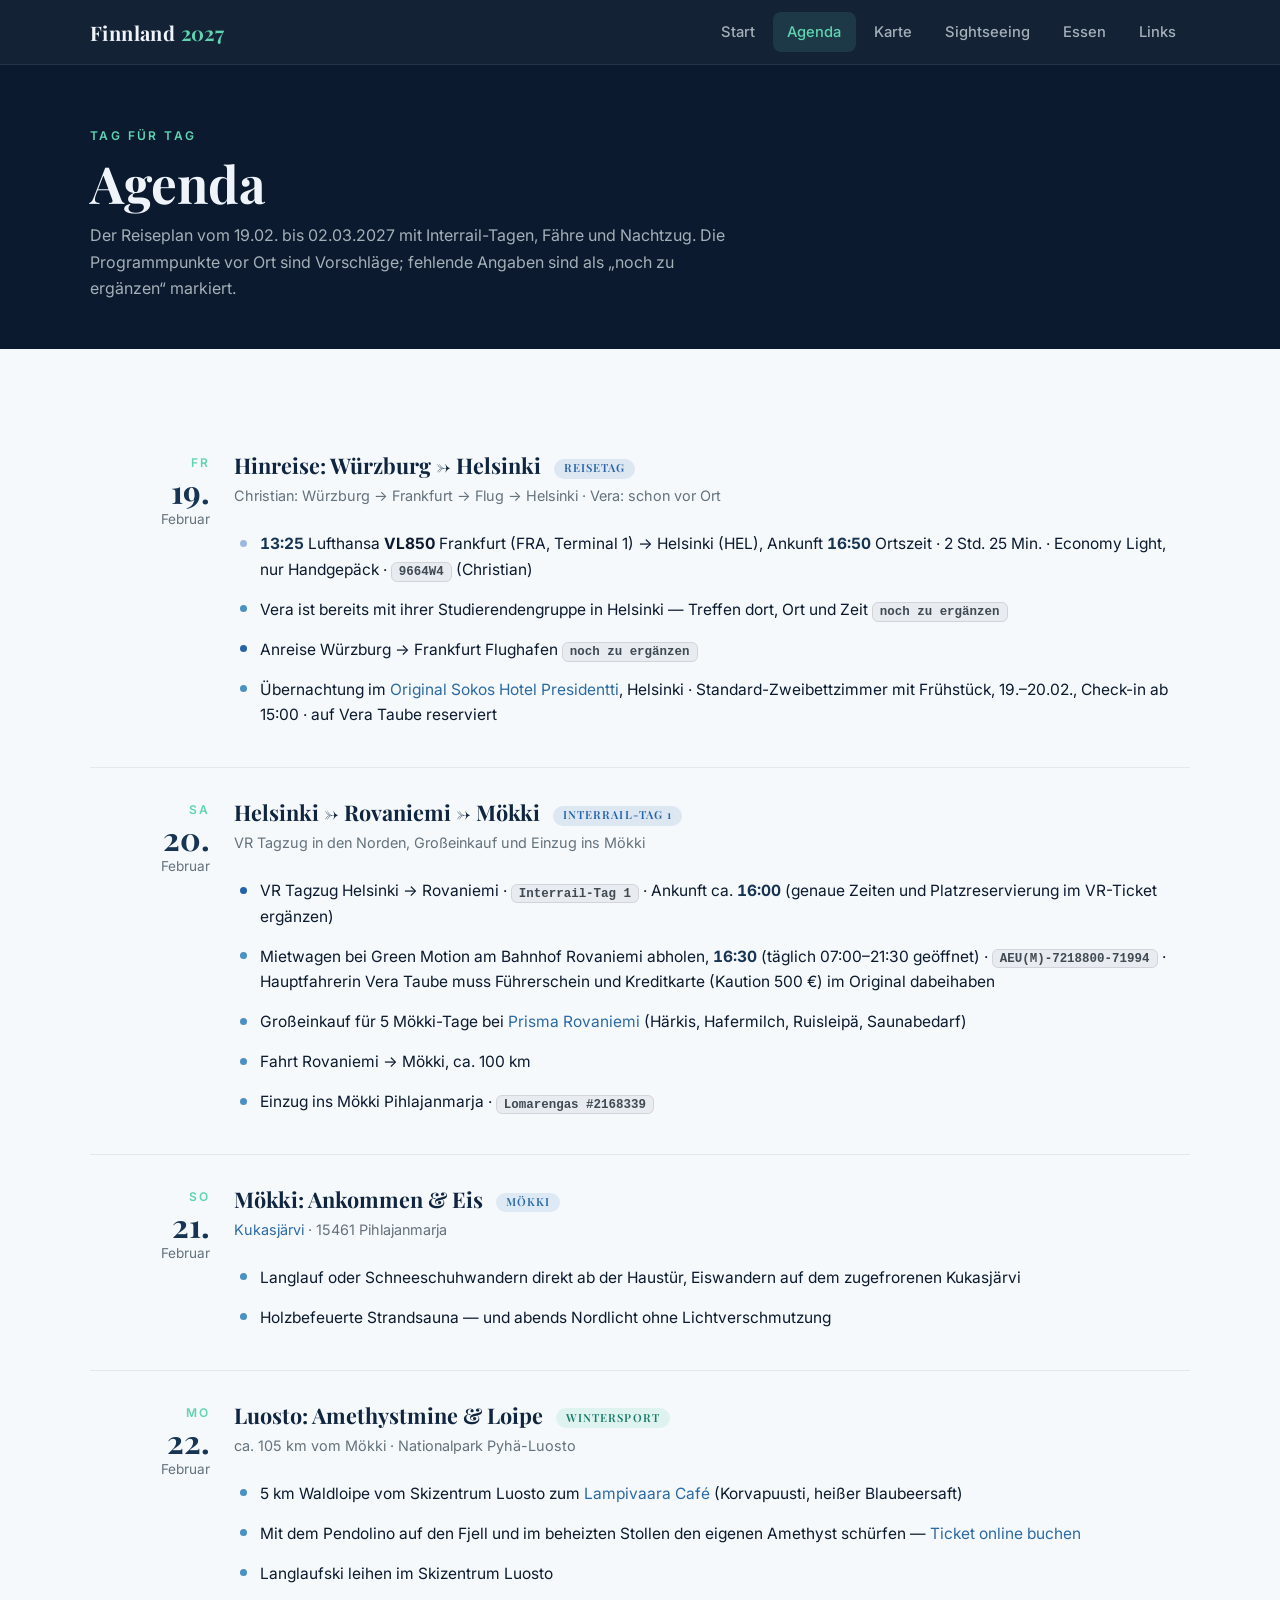
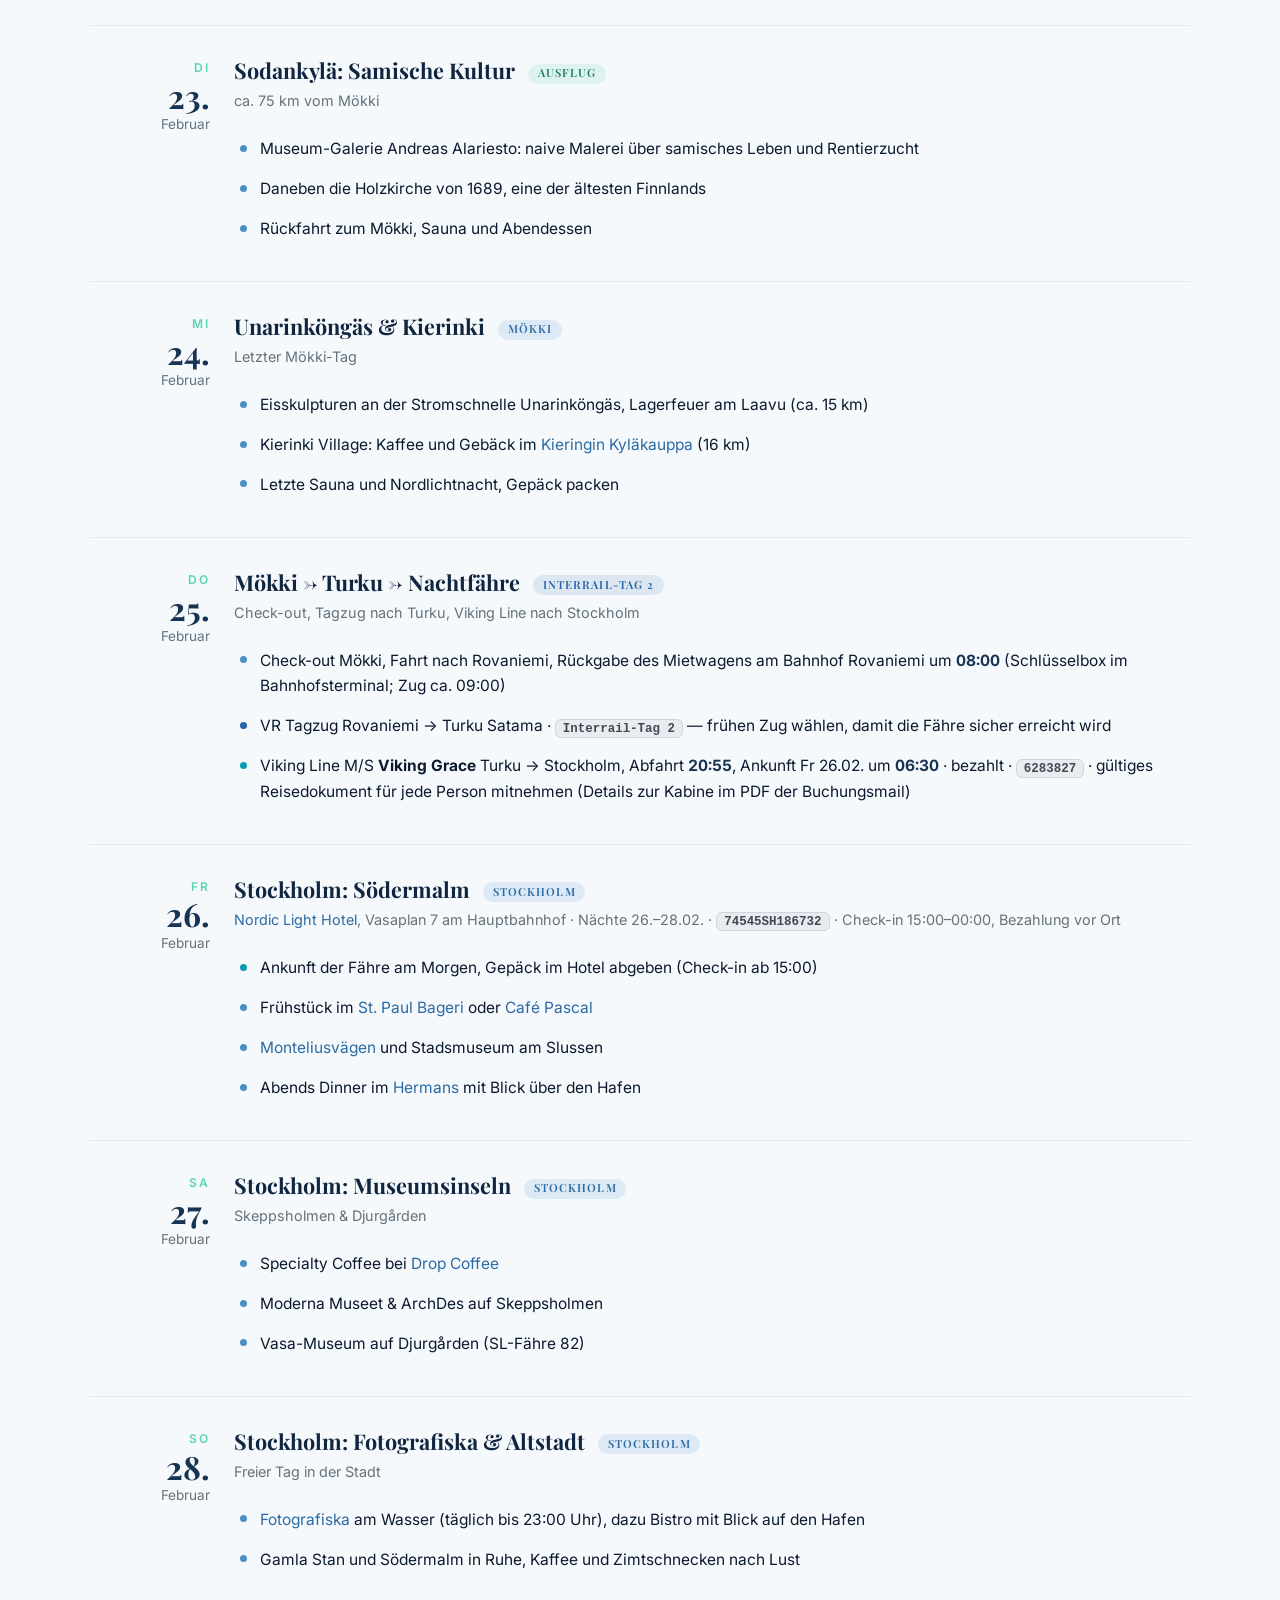
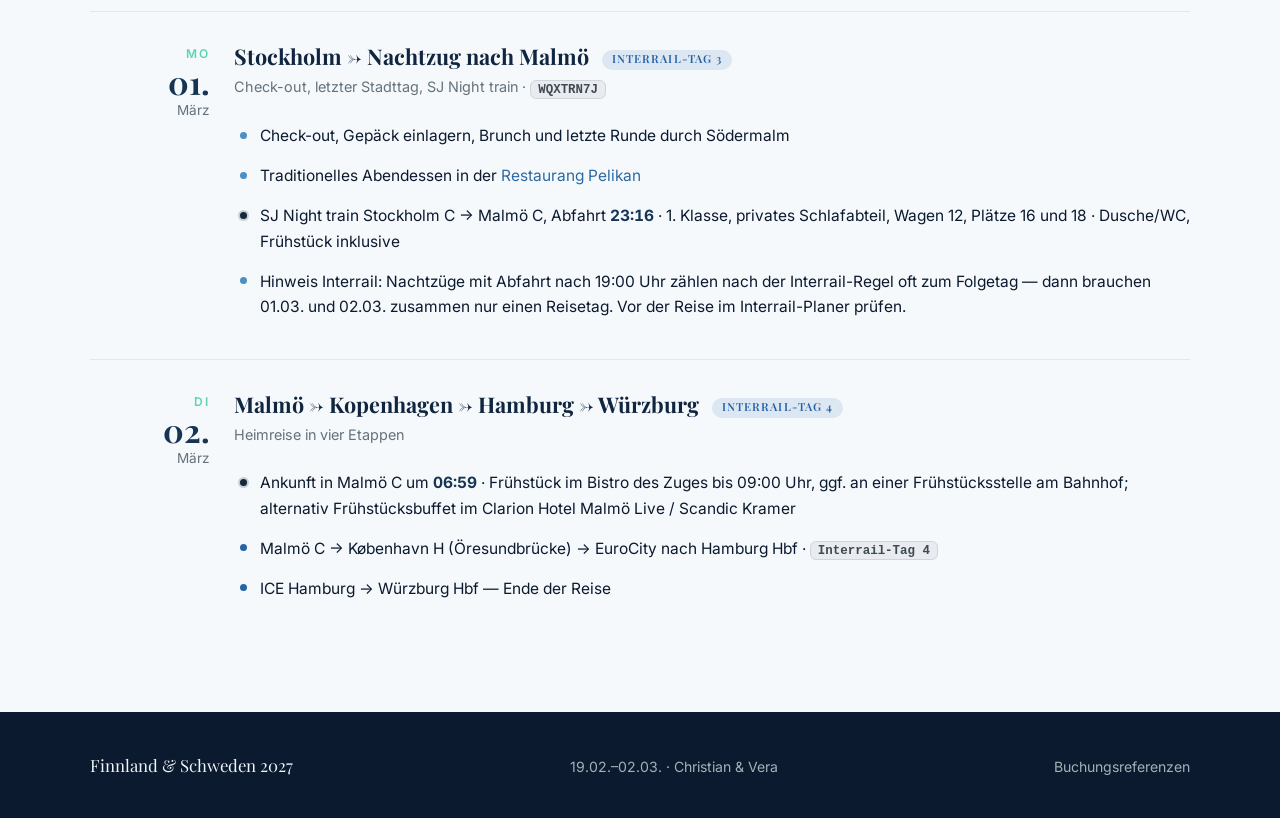
==== commit 293856e1: "Viking Line Turku–Stockholm gebucht: Viking Grace, 20:55 → 06:30, Buchung 6283827 Co-Authored-By: Cl" ====
--- a/agenda.html
+++ b/agenda.html
@@ -164,7 +164,7 @@
           <ul class="day-items">
             <li>Check-out Mökki, Fahrt nach Rovaniemi, Rückgabe des Mietwagens am Bahnhof Rovaniemi um <span class="time">08:00</span> (Schlüsselbox im Bahnhofsterminal; Zug ca. 09:00)</li>
             <li class="transit">VR Tagzug Rovaniemi → Turku Satama · <span class="ref">Interrail-Tag 2</span> — frühen Zug wählen, damit die Fähre sicher erreicht wird</li>
-            <li class="ferry-item">Viking Line Turku → Stockholm, Abfahrt <span class="time">20:55</span> · Schlafkabine, Interrail-Rabatt</li>
+            <li class="ferry-item">Viking Line M/S <strong>Viking Grace</strong> Turku → Stockholm, Abfahrt <span class="time">20:55</span>, Ankunft Fr 26.02. um <span class="time">06:30</span> · bezahlt · <span class="ref">6283827</span> · gültiges Reisedokument für jede Person mitnehmen (Details zur Kabine im PDF der Buchungsmail)</li>
           </ul>
         </div>
       </article>
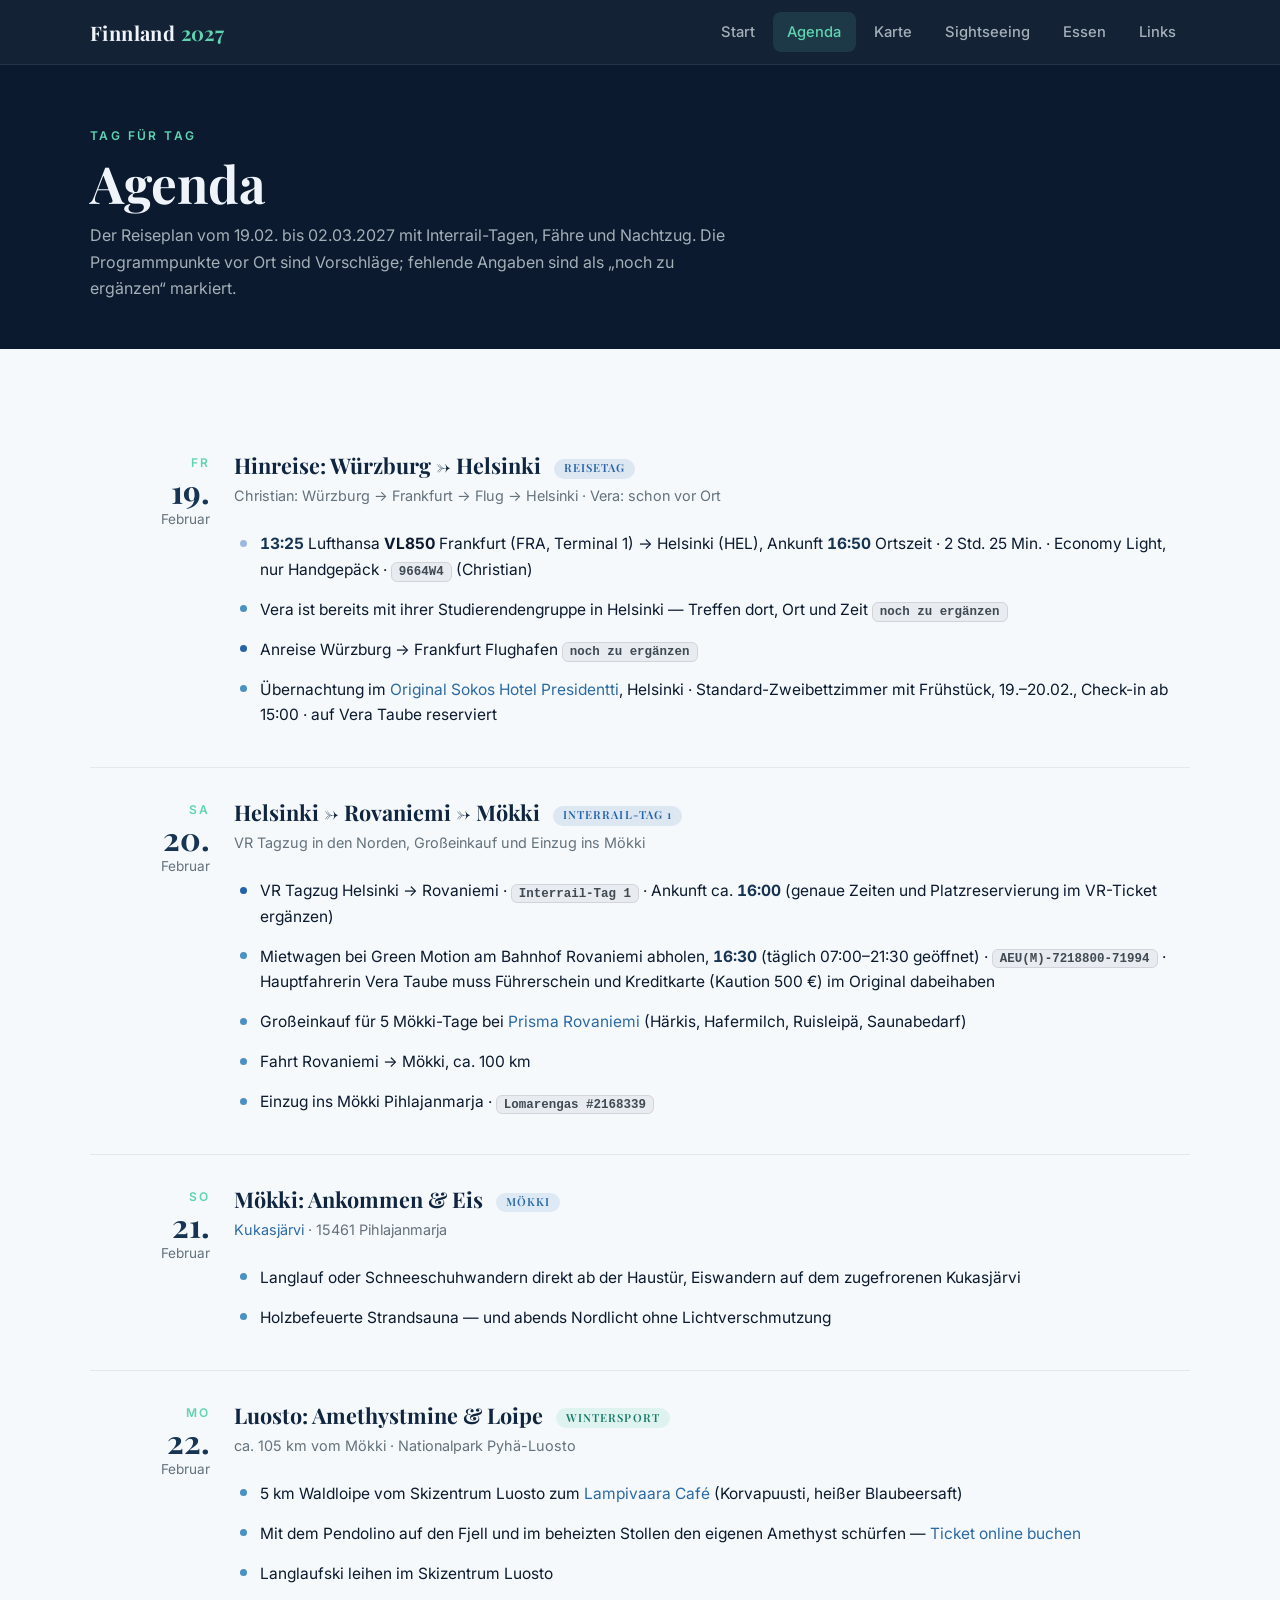
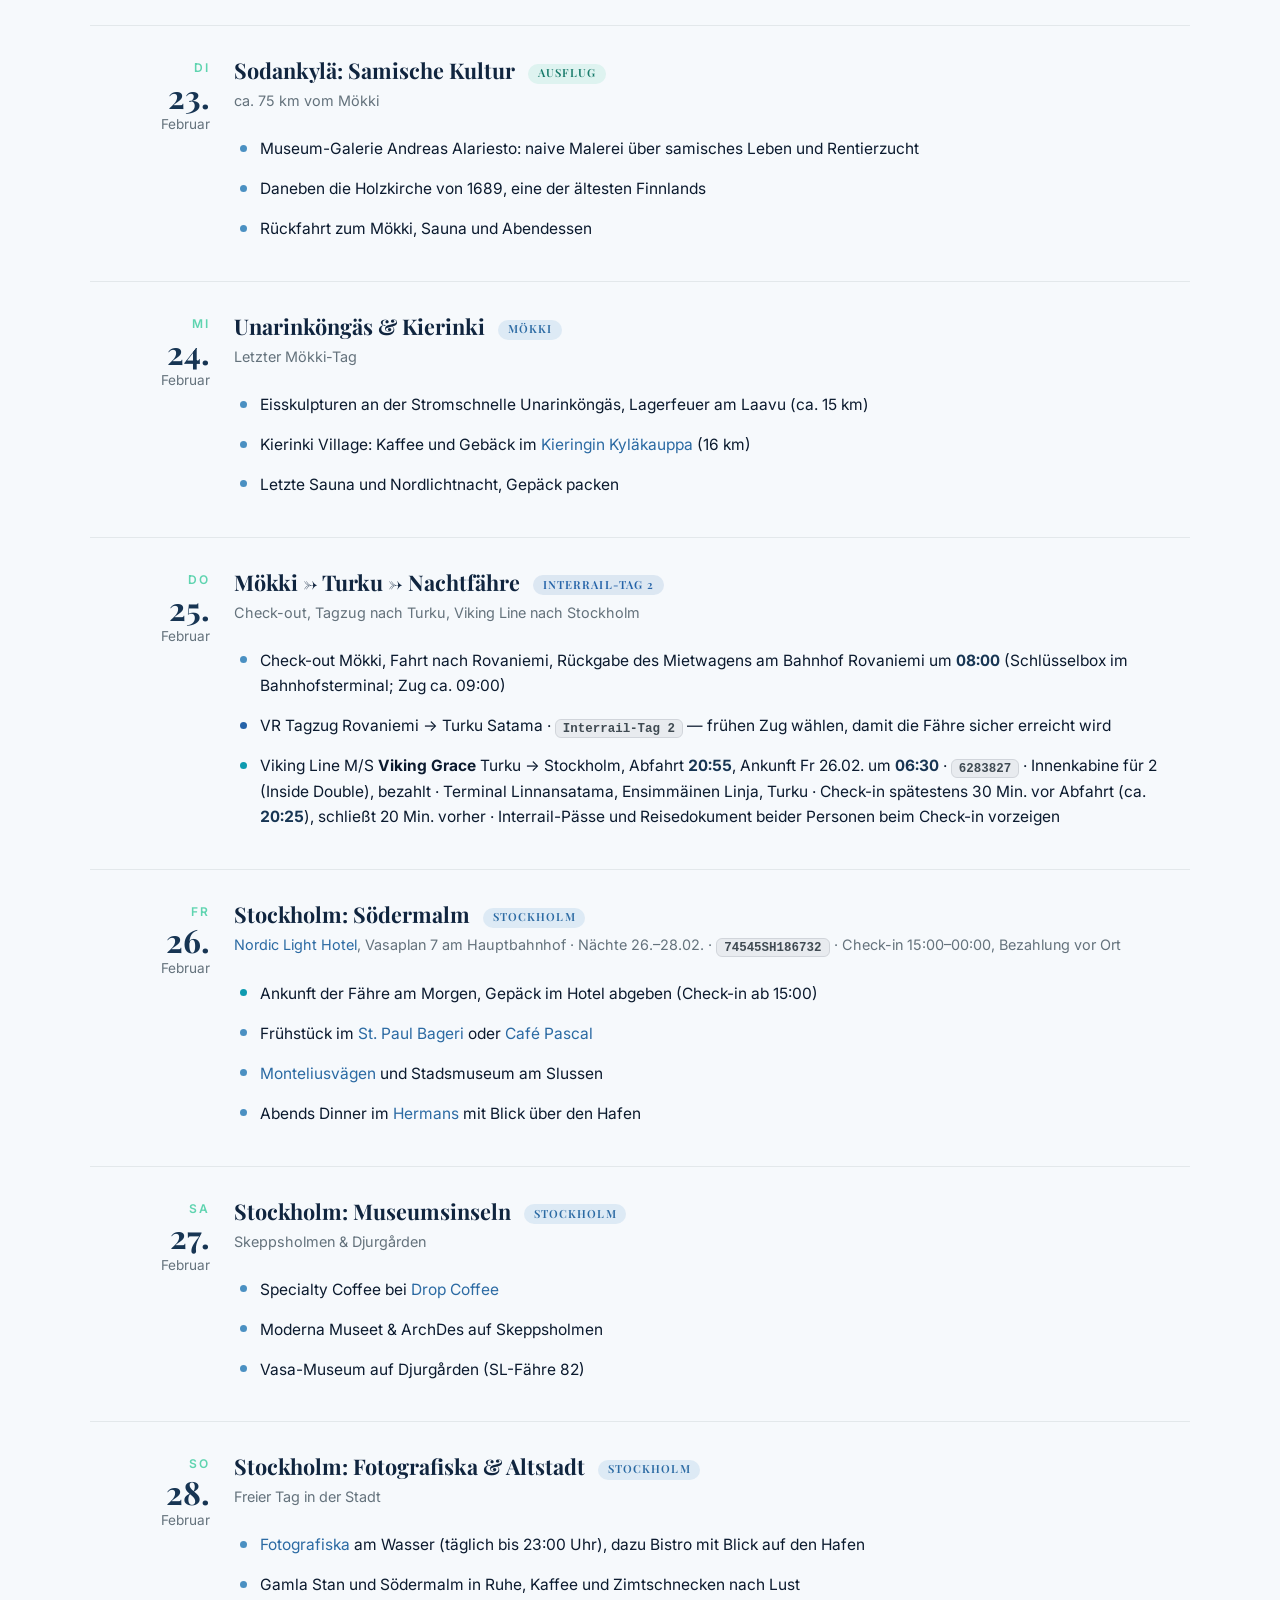
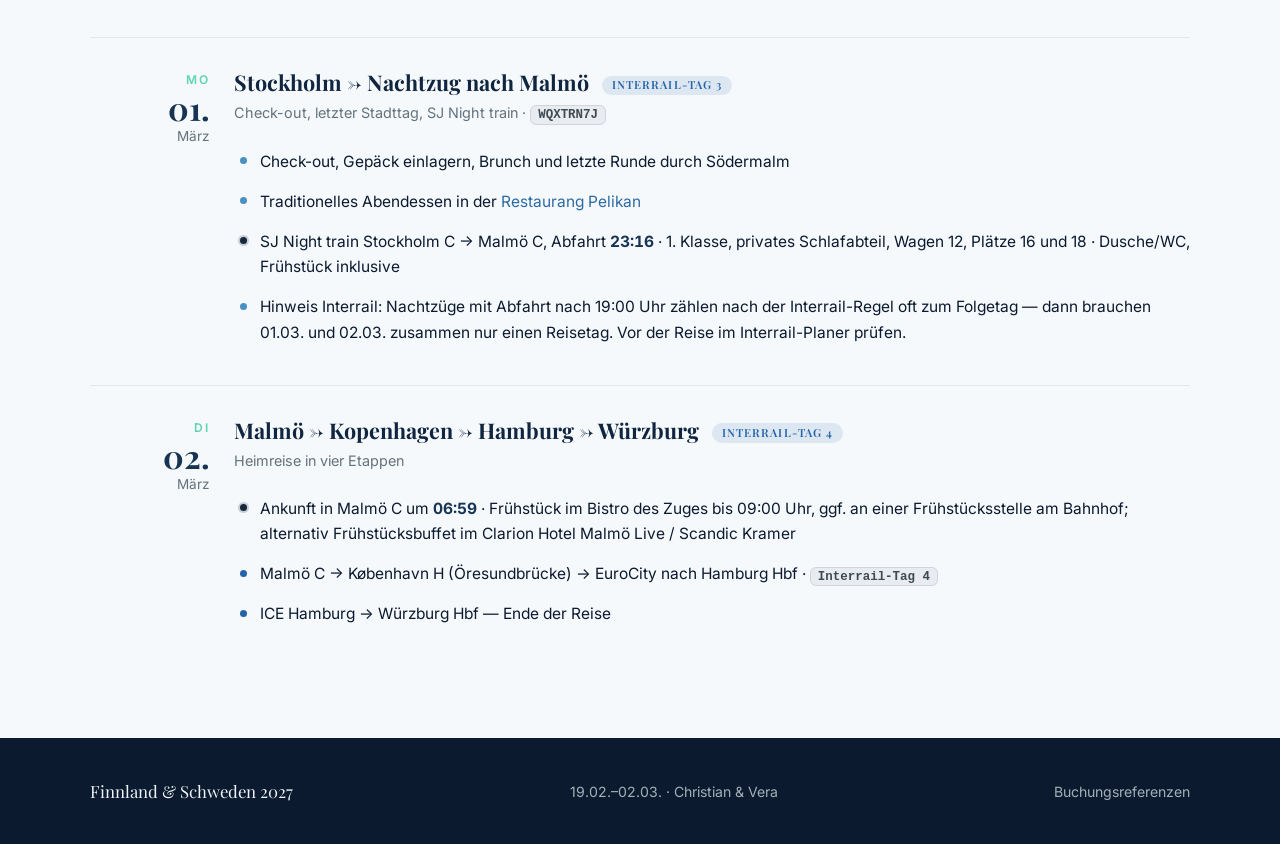
==== commit c9c401b5: "Viking Line: Kabine, Preis, Hafen und Check-in-Zeiten aus der Buchungsbestätigung Co-Authored-By: Cl" ====
--- a/agenda.html
+++ b/agenda.html
@@ -164,7 +164,7 @@
           <ul class="day-items">
             <li>Check-out Mökki, Fahrt nach Rovaniemi, Rückgabe des Mietwagens am Bahnhof Rovaniemi um <span class="time">08:00</span> (Schlüsselbox im Bahnhofsterminal; Zug ca. 09:00)</li>
             <li class="transit">VR Tagzug Rovaniemi → Turku Satama · <span class="ref">Interrail-Tag 2</span> — frühen Zug wählen, damit die Fähre sicher erreicht wird</li>
-            <li class="ferry-item">Viking Line M/S <strong>Viking Grace</strong> Turku → Stockholm, Abfahrt <span class="time">20:55</span>, Ankunft Fr 26.02. um <span class="time">06:30</span> · bezahlt · <span class="ref">6283827</span> · gültiges Reisedokument für jede Person mitnehmen (Details zur Kabine im PDF der Buchungsmail)</li>
+            <li class="ferry-item">Viking Line M/S <strong>Viking Grace</strong> Turku → Stockholm, Abfahrt <span class="time">20:55</span>, Ankunft Fr 26.02. um <span class="time">06:30</span> · <span class="ref">6283827</span> · Innenkabine für 2 (Inside Double), bezahlt · Terminal Linnansatama, Ensimmäinen Linja, Turku · Check-in spätestens 30&nbsp;Min. vor Abfahrt (ca. <span class="time">20:25</span>), schließt 20&nbsp;Min. vorher · Interrail-Pässe und Reisedokument beider Personen beim Check-in vorzeigen</li>
           </ul>
         </div>
       </article>
